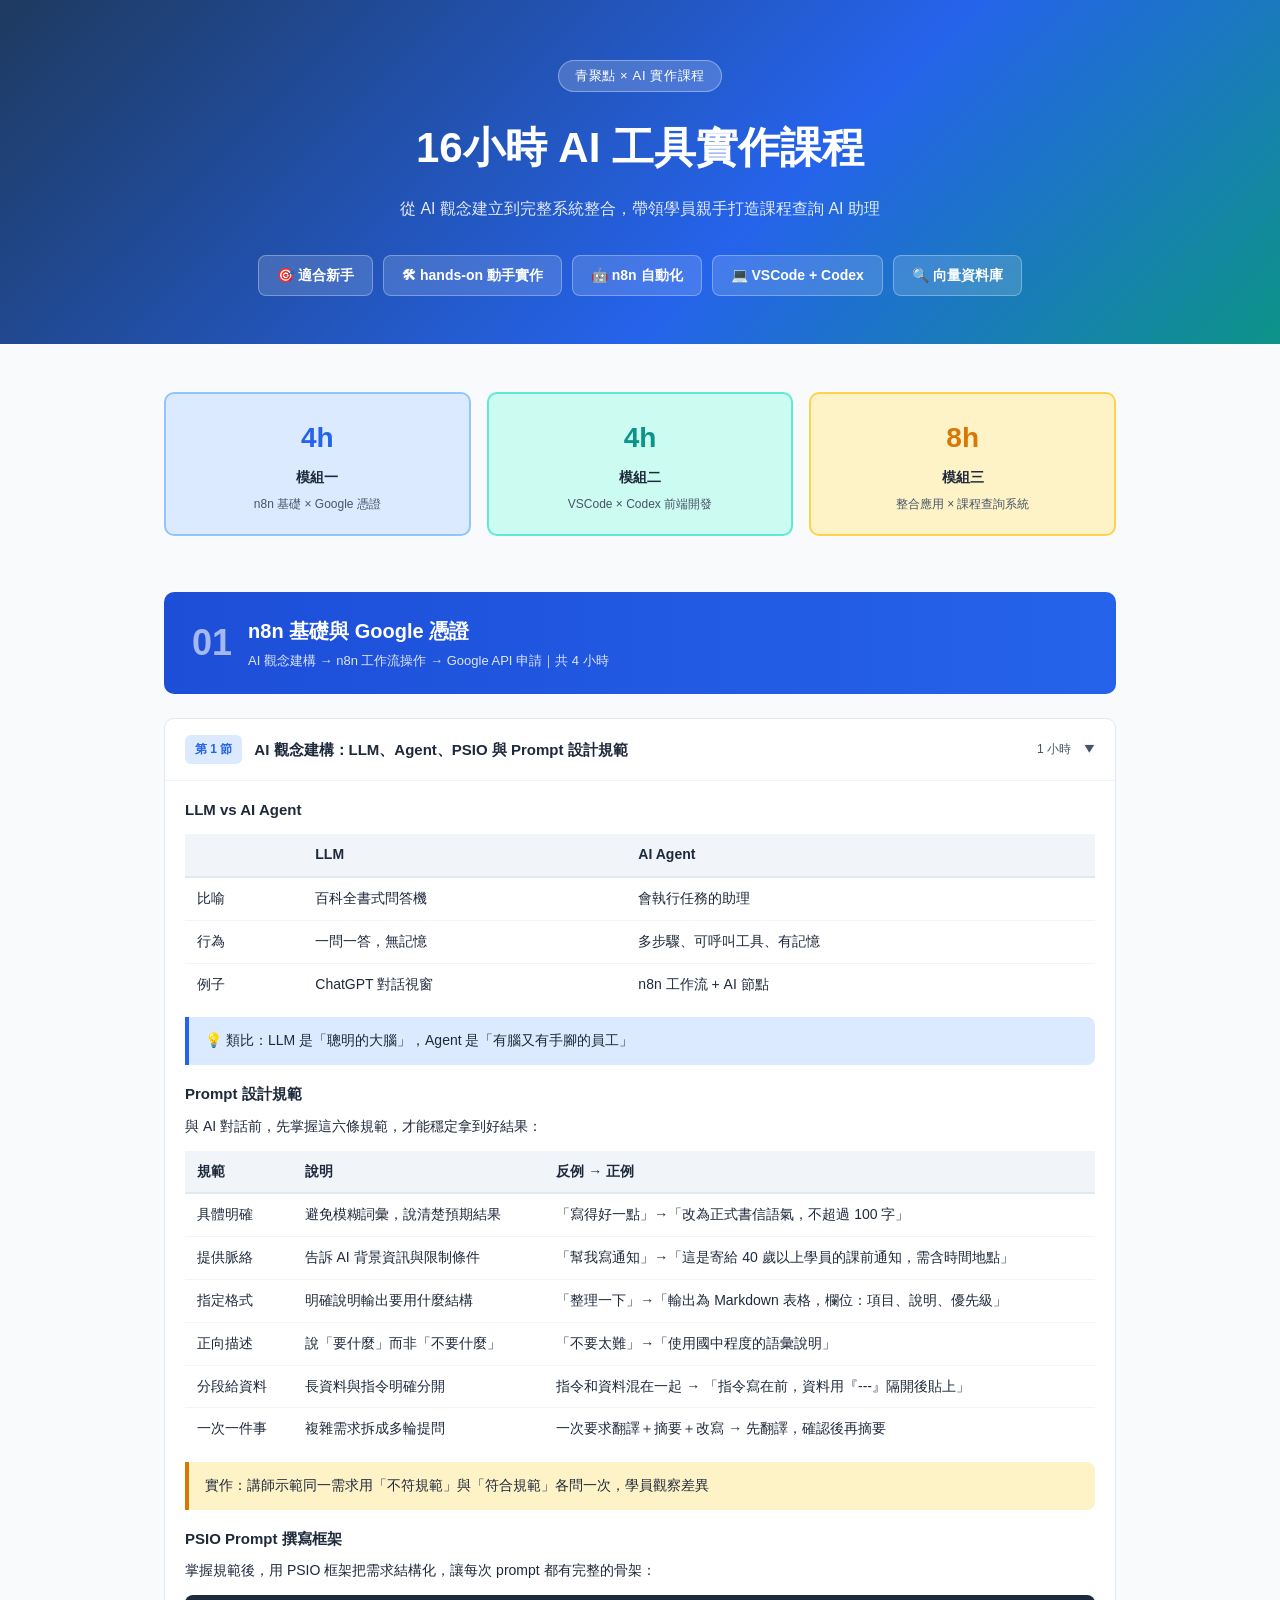
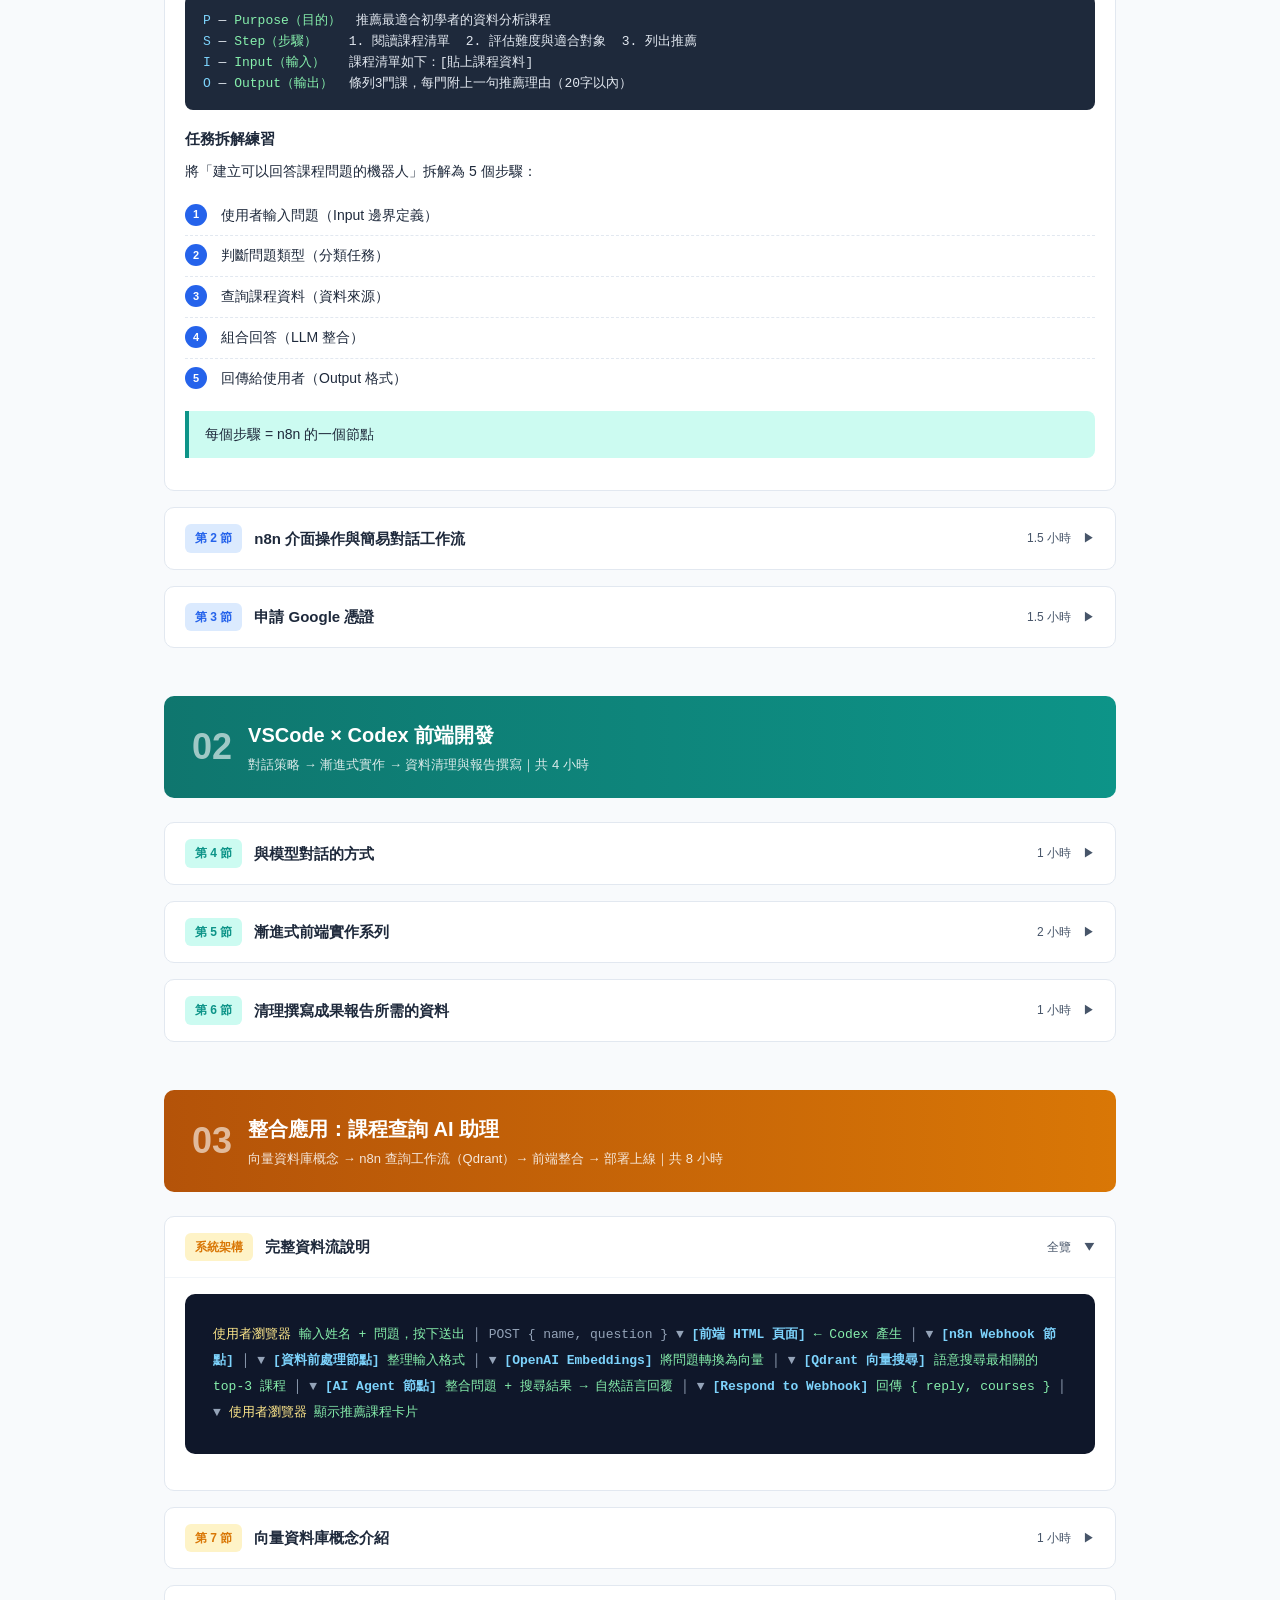
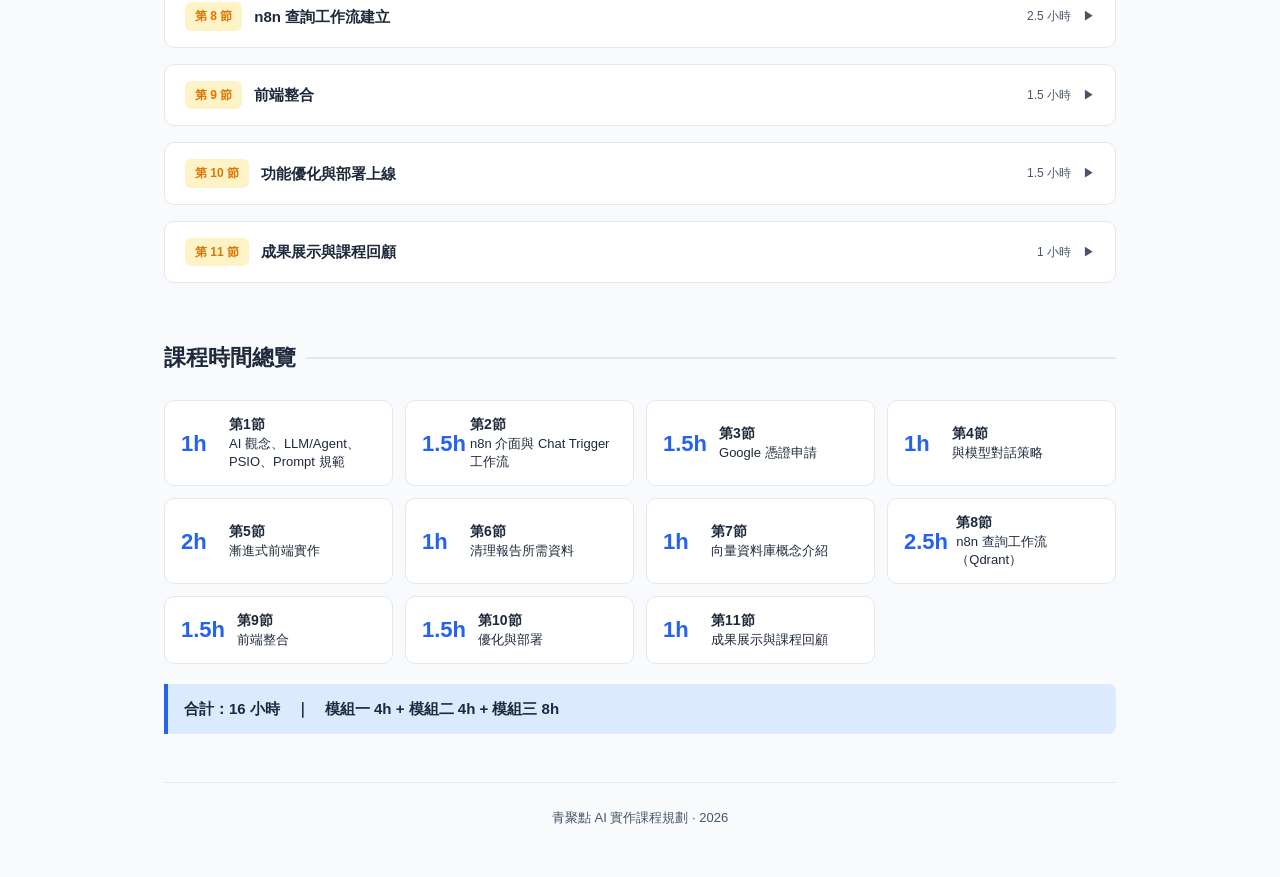
==== ai課程規劃.html @ fc0a4f3b "add 2 classes including cloudflare setting" ====
<!DOCTYPE html>
<html lang="zh-TW">
<head>
  <meta charset="UTF-8" />
  <meta name="viewport" content="width=device-width, initial-scale=1.0" />
  <title>16小時 AI 實作課程規劃</title>
  <style>
    :root {
      --blue:    #2563eb;
      --blue-lt: #dbeafe;
      --teal:    #0d9488;
      --teal-lt: #ccfbf1;
      --amber:   #d97706;
      --amber-lt:#fef3c7;
      --gray-50: #f8fafc;
      --gray-100:#f1f5f9;
      --gray-200:#e2e8f0;
      --gray-600:#475569;
      --gray-800:#1e293b;
      --radius:  10px;
    }

    * { box-sizing: border-box; margin: 0; padding: 0; }

    body {
      font-family: "Noto Sans TC", "PingFang TC", "Microsoft JhengHei", sans-serif;
      background: var(--gray-50);
      color: var(--gray-800);
      line-height: 1.7;
    }

    /* ── Hero ── */
    .hero {
      background: linear-gradient(135deg, #1e3a5f 0%, #2563eb 60%, #0d9488 100%);
      color: #fff;
      padding: 60px 24px 48px;
      text-align: center;
    }
    .hero .tag {
      display: inline-block;
      background: rgba(255,255,255,0.18);
      border: 1px solid rgba(255,255,255,0.35);
      border-radius: 99px;
      padding: 4px 16px;
      font-size: 13px;
      letter-spacing: .05em;
      margin-bottom: 20px;
    }
    .hero h1 { font-size: clamp(26px, 5vw, 42px); font-weight: 800; margin-bottom: 12px; }
    .hero p  { font-size: 16px; opacity: .88; max-width: 560px; margin: 0 auto 32px; }
    .hero .badges { display: flex; flex-wrap: wrap; justify-content: center; gap: 10px; }
    .hero .badge {
      background: rgba(255,255,255,0.15);
      border: 1px solid rgba(255,255,255,0.3);
      border-radius: 8px;
      padding: 8px 18px;
      font-size: 14px;
      font-weight: 600;
    }

    /* ── Layout ── */
    .container { max-width: 1000px; margin: 0 auto; padding: 48px 24px; }

    /* ── Section title ── */
    .section-title {
      font-size: 22px;
      font-weight: 700;
      margin-bottom: 24px;
      display: flex;
      align-items: center;
      gap: 10px;
    }
    .section-title::after {
      content: "";
      flex: 1;
      height: 2px;
      background: var(--gray-200);
      border-radius: 2px;
    }

    /* ── Timeline nav ── */
    .timeline-nav {
      display: grid;
      grid-template-columns: repeat(3, 1fr);
      gap: 16px;
      margin-bottom: 56px;
    }
    .tnav-card {
      border-radius: var(--radius);
      padding: 20px;
      text-align: center;
      border: 2px solid transparent;
      transition: transform .15s;
    }
    .tnav-card:hover { transform: translateY(-3px); }
    .tnav-card.mod1 { background: var(--blue-lt);  border-color: #93c5fd; }
    .tnav-card.mod2 { background: var(--teal-lt);  border-color: #5eead4; }
    .tnav-card.mod3 { background: var(--amber-lt); border-color: #fcd34d; }
    .tnav-card .num {
      font-size: 28px;
      font-weight: 800;
      display: block;
      margin-bottom: 4px;
    }
    .mod1 .num { color: var(--blue); }
    .mod2 .num { color: var(--teal); }
    .mod3 .num { color: var(--amber); }
    .tnav-card .label { font-size: 14px; font-weight: 600; margin-bottom: 4px; }
    .tnav-card .sub   { font-size: 12px; color: var(--gray-600); }

    /* ── Module header ── */
    .module-header {
      border-radius: var(--radius);
      padding: 22px 28px;
      margin-bottom: 24px;
      color: #fff;
      display: flex;
      align-items: center;
      gap: 16px;
    }
    .module-header.m1 { background: linear-gradient(90deg, #1d4ed8, #2563eb); }
    .module-header.m2 { background: linear-gradient(90deg, #0f766e, #0d9488); }
    .module-header.m3 { background: linear-gradient(90deg, #b45309, #d97706); }
    .module-header .mnum {
      font-size: 36px;
      font-weight: 800;
      opacity: .6;
      line-height: 1;
    }
    .module-header .minfo h2 { font-size: 20px; font-weight: 700; }
    .module-header .minfo p  { font-size: 13px; opacity: .85; margin-top: 2px; }

    /* ── Session card ── */
    .session-card {
      background: #fff;
      border: 1px solid var(--gray-200);
      border-radius: var(--radius);
      margin-bottom: 16px;
      overflow: hidden;
    }
    .session-card summary {
      list-style: none;
      padding: 16px 20px;
      cursor: pointer;
      display: flex;
      align-items: center;
      gap: 12px;
      user-select: none;
    }
    .session-card summary::-webkit-details-marker { display: none; }
    .session-card summary:hover { background: var(--gray-50); }
    .session-num {
      background: var(--gray-100);
      border-radius: 6px;
      padding: 4px 10px;
      font-size: 12px;
      font-weight: 700;
      color: var(--gray-600);
      white-space: nowrap;
    }
    .session-card.m1 .session-num { background: var(--blue-lt);  color: var(--blue); }
    .session-card.m2 .session-num { background: var(--teal-lt);  color: var(--teal); }
    .session-card.m3 .session-num { background: var(--amber-lt); color: var(--amber); }
    .session-title { font-weight: 600; font-size: 15px; flex: 1; }
    .session-dur {
      font-size: 12px;
      color: var(--gray-600);
      white-space: nowrap;
    }
    .chevron {
      font-size: 12px;
      color: var(--gray-600);
      transition: transform .2s;
    }
    details[open] .chevron { transform: rotate(90deg); }
    .session-body {
      padding: 0 20px 20px 20px;
      border-top: 1px solid var(--gray-100);
    }

    /* ── Content components ── */
    .tag-list { display: flex; flex-wrap: wrap; gap: 8px; margin: 14px 0 6px; }
    .tag-pill {
      background: var(--gray-100);
      border-radius: 99px;
      padding: 3px 12px;
      font-size: 13px;
      font-weight: 500;
    }

    table { width: 100%; border-collapse: collapse; font-size: 14px; margin: 12px 0; }
    th {
      background: var(--gray-100);
      padding: 9px 12px;
      text-align: left;
      font-weight: 600;
      border-bottom: 2px solid var(--gray-200);
    }
    td { padding: 9px 12px; border-bottom: 1px solid var(--gray-100); vertical-align: top; }
    tr:last-child td { border-bottom: none; }

    .code-block {
      background: #1e293b;
      color: #e2e8f0;
      border-radius: 8px;
      padding: 16px 18px;
      font-family: "JetBrains Mono", "Fira Code", monospace;
      font-size: 13px;
      line-height: 1.6;
      overflow-x: auto;
      margin: 12px 0;
      white-space: pre;
    }
    .code-block .cm  { color: #94a3b8; }
    .code-block .kw  { color: #7dd3fc; }
    .code-block .str { color: #86efac; }
    .code-block .var { color: #fde68a; }

    .info-box {
      border-left: 4px solid var(--blue);
      background: var(--blue-lt);
      border-radius: 0 8px 8px 0;
      padding: 12px 16px;
      font-size: 14px;
      margin: 12px 0;
    }
    .info-box.teal  { border-color: var(--teal);  background: var(--teal-lt); }
    .info-box.amber { border-color: var(--amber); background: var(--amber-lt); }

    .step-list { counter-reset: step; list-style: none; margin: 12px 0; }
    .step-list li {
      counter-increment: step;
      padding: 8px 0 8px 36px;
      position: relative;
      font-size: 14px;
      border-bottom: 1px dashed var(--gray-200);
    }
    .step-list li:last-child { border-bottom: none; }
    .step-list li::before {
      content: counter(step);
      position: absolute;
      left: 0;
      top: 8px;
      width: 22px;
      height: 22px;
      background: var(--blue);
      color: #fff;
      border-radius: 50%;
      font-size: 11px;
      font-weight: 700;
      display: flex;
      align-items: center;
      justify-content: center;
    }
    .step-list.teal li::before  { background: var(--teal); }
    .step-list.amber li::before { background: var(--amber); }

    ul.bullet { padding-left: 20px; font-size: 14px; }
    ul.bullet li { margin-bottom: 6px; }

    h3 { font-size: 15px; font-weight: 700; margin: 16px 0 8px; color: var(--gray-800); }
    h4 { font-size: 13px; font-weight: 700; margin: 12px 0 6px; color: var(--gray-600); text-transform: uppercase; letter-spacing: .05em; }

    /* ── Architecture diagram ── */
    .arch {
      background: #0f172a;
      color: #e2e8f0;
      border-radius: var(--radius);
      padding: 28px;
      font-family: monospace;
      font-size: 13px;
      line-height: 2;
      overflow-x: auto;
      margin: 16px 0;
    }
    .arch .node   { color: #7dd3fc; font-weight: 700; }
    .arch .arrow  { color: #94a3b8; }
    .arch .note   { color: #86efac; }
    .arch .label  { color: #fde68a; }

    /* ── Summary table ── */
    .summary-grid {
      display: grid;
      grid-template-columns: repeat(auto-fill, minmax(200px, 1fr));
      gap: 12px;
      margin-top: 16px;
    }
    .summary-item {
      background: #fff;
      border: 1px solid var(--gray-200);
      border-radius: var(--radius);
      padding: 14px 16px;
      display: flex;
      align-items: center;
      gap: 12px;
    }
    .summary-item .si-num {
      font-size: 22px;
      font-weight: 800;
      color: var(--blue);
      min-width: 36px;
    }
    .summary-item .si-text { font-size: 13px; line-height: 1.4; }
    .summary-item .si-text strong { display: block; font-size: 14px; }

    @media (max-width: 640px) {
      .timeline-nav { grid-template-columns: 1fr; }
      .module-header { flex-direction: column; align-items: flex-start; gap: 6px; }
    }
  </style>
</head>
<body>

<!-- ── Hero ── -->
<div class="hero">
  <span class="tag">青聚點 × AI 實作課程</span>
  <h1>16小時 AI 工具實作課程</h1>
  <p>從 AI 觀念建立到完整系統整合，帶領學員親手打造課程查詢 AI 助理</p>
  <div class="badges">
    <span class="badge">🎯 適合新手</span>
    <span class="badge">🛠 hands-on 動手實作</span>
    <span class="badge">🤖 n8n 自動化</span>
    <span class="badge">💻 VSCode + Codex</span>
    <span class="badge">🔍 向量資料庫</span>
  </div>
</div>

<div class="container">

  <!-- ── Overview ── -->
  <div class="timeline-nav">
    <div class="tnav-card mod1">
      <span class="num">4h</span>
      <div class="label">模組一</div>
      <div class="sub">n8n 基礎 × Google 憑證</div>
    </div>
    <div class="tnav-card mod2">
      <span class="num">4h</span>
      <div class="label">模組二</div>
      <div class="sub">VSCode × Codex 前端開發</div>
    </div>
    <div class="tnav-card mod3">
      <span class="num">8h</span>
      <div class="label">模組三</div>
      <div class="sub">整合應用 × 課程查詢系統</div>
    </div>
  </div>

  <!-- ════════════════════════════════════
       MODULE 1
  ════════════════════════════════════ -->
  <div class="module-header m1">
    <div class="mnum">01</div>
    <div class="minfo">
      <h2>n8n 基礎與 Google 憑證</h2>
      <p>AI 觀念建構 → n8n 工作流操作 → Google API 申請｜共 4 小時</p>
    </div>
  </div>

  <!-- 第1節 -->
  <details class="session-card m1" open>
    <summary>
      <span class="session-num">第 1 節</span>
      <span class="session-title">AI 觀念建構：LLM、Agent、PSIO 與 Prompt 設計規範</span>
      <span class="session-dur">1 小時</span>
      <span class="chevron">▶</span>
    </summary>
    <div class="session-body">

      <h3>LLM vs AI Agent</h3>
      <table>
        <tr><th></th><th>LLM</th><th>AI Agent</th></tr>
        <tr><td>比喻</td><td>百科全書式問答機</td><td>會執行任務的助理</td></tr>
        <tr><td>行為</td><td>一問一答，無記憶</td><td>多步驟、可呼叫工具、有記憶</td></tr>
        <tr><td>例子</td><td>ChatGPT 對話視窗</td><td>n8n 工作流 + AI 節點</td></tr>
      </table>
      <div class="info-box">💡 類比：LLM 是「聰明的大腦」，Agent 是「有腦又有手腳的員工」</div>

      <h3>Prompt 設計規範</h3>
      <p style="font-size:14px;margin-bottom:10px;">與 AI 對話前，先掌握這六條規範，才能穩定拿到好結果：</p>
      <table>
        <tr><th>規範</th><th>說明</th><th>反例 → 正例</th></tr>
        <tr>
          <td>具體明確</td>
          <td>避免模糊詞彙，說清楚預期結果</td>
          <td>「寫得好一點」→「改為正式書信語氣，不超過 100 字」</td>
        </tr>
        <tr>
          <td>提供脈絡</td>
          <td>告訴 AI 背景資訊與限制條件</td>
          <td>「幫我寫通知」→「這是寄給 40 歲以上學員的課前通知，需含時間地點」</td>
        </tr>
        <tr>
          <td>指定格式</td>
          <td>明確說明輸出要用什麼結構</td>
          <td>「整理一下」→「輸出為 Markdown 表格，欄位：項目、說明、優先級」</td>
        </tr>
        <tr>
          <td>正向描述</td>
          <td>說「要什麼」而非「不要什麼」</td>
          <td>「不要太難」→「使用國中程度的語彙說明」</td>
        </tr>
        <tr>
          <td>分段給資料</td>
          <td>長資料與指令明確分開</td>
          <td>指令和資料混在一起 → 「指令寫在前，資料用『---』隔開後貼上」</td>
        </tr>
        <tr>
          <td>一次一件事</td>
          <td>複雜需求拆成多輪提問</td>
          <td>一次要求翻譯＋摘要＋改寫 → 先翻譯，確認後再摘要</td>
        </tr>
      </table>
      <div class="info-box amber">實作：講師示範同一需求用「不符規範」與「符合規範」各問一次，學員觀察差異</div>

      <h3>PSIO Prompt 撰寫框架</h3>
      <p style="font-size:14px;margin-bottom:10px;">掌握規範後，用 PSIO 框架把需求結構化，讓每次 prompt 都有完整的骨架：</p>
      <div class="code-block"><span class="kw">P</span> — <span class="str">Purpose（目的）</span>  推薦最適合初學者的資料分析課程
<span class="kw">S</span> — <span class="str">Step（步驟）</span>    1. 閱讀課程清單  2. 評估難度與適合對象  3. 列出推薦
<span class="kw">I</span> — <span class="str">Input（輸入）</span>   課程清單如下：[貼上課程資料]
<span class="kw">O</span> — <span class="str">Output（輸出）</span>  條列3門課，每門附上一句推薦理由（20字以內）</div>

      <h3>任務拆解練習</h3>
      <p style="font-size:14px;margin-bottom:8px;">將「建立可以回答課程問題的機器人」拆解為 5 個步驟：</p>
      <ol class="step-list">
        <li>使用者輸入問題（Input 邊界定義）</li>
        <li>判斷問題類型（分類任務）</li>
        <li>查詢課程資料（資料來源）</li>
        <li>組合回答（LLM 整合）</li>
        <li>回傳給使用者（Output 格式）</li>
      </ol>
      <div class="info-box teal">每個步驟 = n8n 的一個節點</div>
    </div>
  </details>

  <!-- 第2節 -->
  <details class="session-card m1">
    <summary>
      <span class="session-num">第 2 節</span>
      <span class="session-title">n8n 介面操作與簡易對話工作流</span>
      <span class="session-dur">1.5 小時</span>
      <span class="chevron">▶</span>
    </summary>
    <div class="session-body">
      <h3>環境設定</h3>
      <ul class="bullet">
        <li>使用 <strong>n8n Cloud</strong>（免安裝，新手友善）</li>
        <li>介面說明：畫布、節點庫、執行記錄面板</li>
      </ul>

      <h3>核心節點介紹</h3>
      <table>
        <tr><th>節點</th><th>用途</th><th>類比</th></tr>
        <tr><td>Chat Trigger</td><td>啟動對話，提供內建聊天介面</td><td>接待人員開啟對話窗口</td></tr>
        <tr><td>Set</td><td>整理 / 轉換資料</td><td>填寫表單格式</td></tr>
        <tr><td>IF</td><td>條件判斷</td><td>主管決策</td></tr>
        <tr><td>AI Agent</td><td>呼叫 LLM，可搭配工具與記憶</td><td>交給 AI 員工處理</td></tr>
        <tr><td>Webhook</td><td>接收外部 HTTP 請求</td><td>公司對外收件信箱</td></tr>
      </table>

      <h3>實作：簡易對話工作流</h3>
      <div class="code-block"><span class="node">[Chat Trigger]</span> <span class="arrow">──</span> 內建聊天介面，直接在 n8n 測試
    <span class="arrow">↓</span>
<span class="node">[AI Agent]</span> <span class="arrow">──</span> 設定 system prompt（用 PSIO 框架撰寫）
    <span class="arrow">↓</span>
<span class="cm">（Chat Trigger 自動處理回傳，不需另加節點）</span></div>
      <div class="info-box amber">優點：不需 Postman，直接在 n8n 畫布右側開啟聊天視窗測試</div>
    </div>
  </details>

  <!-- 第3節 -->
  <details class="session-card m1">
    <summary>
      <span class="session-num">第 3 節</span>
      <span class="session-title">申請 Google 憑證</span>
      <span class="session-dur">1.5 小時</span>
      <span class="chevron">▶</span>
    </summary>
    <div class="session-body">
      <h3>逐步操作流程</h3>
      <ol class="step-list teal">
        <li>進入 Google Cloud Console → 建立新專案「AI課程專案」</li>
        <li>啟用 API：Gmail API、Google Sheets API、Google Drive API</li>
        <li>建立 OAuth 2.0 憑證：應用程式類型選「網頁應用程式」，填入 n8n callback URL</li>
        <li>在 n8n Credentials 貼上 Client ID 與 Client Secret → 授權</li>
      </ol>

      <h3>常見地雷</h3>
      <ul class="bullet">
        <li><strong>測試帳號限制：</strong>OAuth 同意畫面須加入測試使用者才能授權</li>
        <li><strong>範圍不足：</strong>回 API 頁面確認已啟用正確服務</li>
        <li><strong>憑證過期：</strong>了解 token 自動更新機制</li>
      </ul>
    </div>
  </details>


  <!-- ════════════════════════════════════
       MODULE 2
  ════════════════════════════════════ -->
  <div class="module-header m2" style="margin-top:48px;">
    <div class="mnum">02</div>
    <div class="minfo">
      <h2>VSCode × Codex 前端開發</h2>
      <p>對話策略 → 漸進式實作 → 資料清理與報告撰寫｜共 4 小時</p>
    </div>
  </div>

  <!-- 第4節 -->
  <details class="session-card m2">
    <summary>
      <span class="session-num">第 4 節</span>
      <span class="session-title">與模型對話的方式</span>
      <span class="session-dur">1 小時</span>
      <span class="chevron">▶</span>
    </summary>
    <div class="session-body">
      <h3>對話心態建立</h3>
      <ul class="bullet">
        <li>AI 是「可以討論的協作者」，不是搜尋引擎</li>
        <li>不用第一次就說完整，可以漸進補充</li>
        <li>錯了繼續說「修改剛才的…」，不需重新開始</li>
      </ul>

      <h3>三層次對話策略</h3>
      <div class="code-block"><span class="cm">── 層次1：直接描述 ──</span>
<span class="str">「幫我寫一個有姓名和信箱欄位的 HTML 表單」</span>

<span class="cm">── 層次2：加上限制條件 ──</span>
<span class="str">「幫我寫一個 HTML 表單，有姓名和信箱欄位，
 用藍色主題，送出按鈕在右下角」</span>

<span class="cm">── 層次3：PSIO 完整 Prompt ──</span>
<span class="str">「目的：建立一個課程查詢頁面。
 步驟：先規劃 HTML 結構，再加入 CSS 樣式。
 輸入：姓名輸入框、多行問題輸入框、送出按鈕。
 輸出：完整可執行的單一 HTML 檔案，風格簡潔專業。」</span></div>
      <div class="info-box teal">實作：學員用三種層次各寫一個 prompt，比較產出品質差異</div>
    </div>
  </details>

  <!-- 第5節 -->
  <details class="session-card m2">
    <summary>
      <span class="session-num">第 5 節</span>
      <span class="session-title">漸進式前端實作系列</span>
      <span class="session-dur">2 小時</span>
      <span class="chevron">▶</span>
    </summary>
    <div class="session-body">
      <p style="font-size:14px;margin-bottom:16px;">每個範例在前一個基礎上累加，聚焦在前端本身的能力，不串接後端。</p>
      <table>
        <tr><th>#</th><th>範例</th><th>目標</th><th>學習點</th><th>時間</th></tr>
        <tr>
          <td>1</td>
          <td>靜態查詢頁面</td>
          <td>姓名輸入 + 問題輸入 + 送出按鈕</td>
          <td>看懂 HTML 結構，用 AI 調整樣式</td>
          <td>20 分</td>
        </tr>
        <tr>
          <td>2</td>
          <td>表單驗證</td>
          <td>空白提示、格式錯誤變紅框</td>
          <td>「在剛才的基礎上加上…」追加功能</td>
          <td>20 分</td>
        </tr>
        <tr>
          <td>3</td>
          <td>互動效果</td>
          <td>課程類別下拉選單、勾選框篩選</td>
          <td>用 AI 加入互動元素，不改既有結構</td>
          <td>25 分</td>
        </tr>
        <tr>
          <td>4</td>
          <td>假資料展示</td>
          <td>用 JS 陣列模擬課程清單，按類別顯示卡片</td>
          <td>資料與畫面分離的概念，為後續串接做準備</td>
          <td>25 分</td>
        </tr>
        <tr>
          <td>5</td>
          <td>UI 優化</td>
          <td>RWD 手機版、卡片懸停效果、送出動畫</td>
          <td>用 AI 做 UX 改善，一次描述多個需求</td>
          <td>30 分</td>
        </tr>
      </table>
    </div>
  </details>

  <!-- 第6節 -->
  <details class="session-card m2">
    <summary>
      <span class="session-num">第 6 節</span>
      <span class="session-title">清理撰寫成果報告所需的資料</span>
      <span class="session-dur">1 小時</span>
      <span class="chevron">▶</span>
    </summary>
    <div class="session-body">
      <h3>為什麼需要資料清理？</h3>
      <p style="font-size:14px;margin-bottom:8px;">課程結束後通常會留下雜亂的原始資料：學員問答記錄、操作截圖說明、Google Sheets 的填答結果。這些資料需要先整理，AI 才能幫你產出有品質的報告。</p>

      <h3>第一步：整理原始資料（25 分鐘）</h3>
      <div class="code-block"><span class="cm">Prompt 範例：資料清洗</span>
<span class="str">「以下是學員問答記錄，格式不一致。
 請幫我：1. 移除重複的問題  2. 統一問題的句型為疑問句
 3. 將問題依主題分類（操作類、觀念類、其他）
 4. 輸出為表格格式（欄位：類別、問題、出現次數）」</span></div>
      <h4>常見原始資料類型與清理重點</h4>
      <table>
        <tr><th>資料類型</th><th>常見問題</th><th>清理方向</th></tr>
        <tr><td>問答記錄</td><td>重複、格式混亂、口語化</td><td>去重、分類、標準化語句</td></tr>
        <tr><td>操作截圖說明</td><td>說明文字零散、缺少脈絡</td><td>統一格式：步驟編號＋說明</td></tr>
        <tr><td>學員填答結果</td><td>空白欄位、中英混用</td><td>補全、統一語言、去除無效填答</td></tr>
      </table>

      <h3>第二步：萃取報告關鍵資訊（20 分鐘）</h3>
      <div class="code-block"><span class="cm">Prompt 範例：資訊萃取</span>
<span class="str">「根據以下清理後的問答記錄，幫我找出：
 1. 學員最常問的前3個問題
 2. 最多人卡關的操作步驟
 3. 對課程最正面的回饋關鍵詞（列出前5個）
 輸出格式：每項用標題 + 2句說明」</span></div>

      <h3>第三步：確認資料完整性（15 分鐘）</h3>
      <ul class="bullet">
        <li>確認每個報告章節都有對應的素材（數字、範例、截圖清單）</li>
        <li>缺少的部分用 AI 標記：「以下哪些欄位資料不足，需要補充？」</li>
        <li>完成後：資料夾整理好，準備下一階段撰寫報告</li>
      </ul>
      <div class="info-box teal">實作：學員用提供的範本原始資料，產出一份可直接用於報告的結構化素材包</div>
    </div>
  </details>


  <!-- ════════════════════════════════════
       MODULE 3
  ════════════════════════════════════ -->
  <div class="module-header m3" style="margin-top:48px;">
    <div class="mnum">03</div>
    <div class="minfo">
      <h2>整合應用：課程查詢 AI 助理</h2>
      <p>向量資料庫概念 → n8n 查詢工作流（Qdrant）→ 前端整合 → 部署上線｜共 8 小時</p>
    </div>
  </div>

  <!-- 系統架構 -->
  <details class="session-card m3" open>
    <summary>
      <span class="session-num">系統架構</span>
      <span class="session-title">完整資料流說明</span>
      <span class="session-dur">全覽</span>
      <span class="chevron">▶</span>
    </summary>
    <div class="session-body">
      <div class="arch">
<span class="label">使用者瀏覽器</span>
  <span class="note">輸入姓名 + 問題，按下送出</span>
         <span class="arrow">│  POST { name, question }</span>
         <span class="arrow">▼</span>
<span class="node">[前端 HTML 頁面]</span>  <span class="note">← Codex 產生</span>
         <span class="arrow">│</span>
         <span class="arrow">▼</span>
<span class="node">[n8n Webhook 節點]</span>
         <span class="arrow">│</span>
         <span class="arrow">▼</span>
<span class="node">[資料前處理節點]</span>  <span class="note">整理輸入格式</span>
         <span class="arrow">│</span>
         <span class="arrow">▼</span>
<span class="node">[OpenAI Embeddings]</span>  <span class="note">將問題轉換為向量</span>
         <span class="arrow">│</span>
         <span class="arrow">▼</span>
<span class="node">[Qdrant 向量搜尋]</span>  <span class="note">語意搜尋最相關的 top-3 課程</span>
         <span class="arrow">│</span>
         <span class="arrow">▼</span>
<span class="node">[AI Agent 節點]</span>  <span class="note">整合問題 + 搜尋結果 → 自然語言回覆</span>
         <span class="arrow">│</span>
         <span class="arrow">▼</span>
<span class="node">[Respond to Webhook]</span>  <span class="note">回傳 { reply, courses }</span>
         <span class="arrow">│</span>
         <span class="arrow">▼</span>
<span class="label">使用者瀏覽器</span>  <span class="note">顯示推薦課程卡片</span></div>
    </div>
  </details>

  <!-- 第7節 -->
  <details class="session-card m3">
    <summary>
      <span class="session-num">第 7 節</span>
      <span class="session-title">向量資料庫概念介紹</span>
      <span class="session-dur">1 小時</span>
      <span class="chevron">▶</span>
    </summary>
    <div class="session-body">
      <h3>關鍵字 vs 語意搜尋</h3>
      <table>
        <tr><th>搜尋方式</th><th>行為</th><th>結果範例</th></tr>
        <tr><td>關鍵字搜尋</td><td>找完全一樣的字</td><td>搜尋「Python課程」只找到標題含 Python 的</td></tr>
        <tr><td>語意搜尋（向量）</td><td>找意思最接近的</td><td>搜尋「適合初學者的程式課」→ 找到 Python、Scratch、視覺化工具等</td></tr>
      </table>

      <h3>Embedding 是什麼？</h3>
      <div class="info-box">💡 類比：把每一段文字轉換成一串數字（座標），意思相近的文字在「空間中」距離很近。搜尋時就是找距離最近的幾個座標。</div>
      <div class="code-block"><span class="cm">文字 → Embedding 模型 → 向量（數字陣列）</span>
<span class="str">「Python 入門課」  →  [0.12, -0.45, 0.87, ...]</span>
<span class="str">「初學者程式課程」  →  [0.11, -0.43, 0.85, ...]</span>  <span class="cm">← 距離很近</span>
<span class="str">「咖啡豆烘焙技術」  →  [0.72,  0.31, -0.20, ...]</span>  <span class="cm">← 距離很遠</span></div>

      <h3>常見向量資料庫比較</h3>
      <table>
        <tr><th>工具</th><th>特色</th><th>適合場景</th></tr>
        <tr><td>Qdrant</td><td>開源、效能高、n8n 原生支援</td><td>本課程使用，適合實作練習</td></tr>
        <tr><td>Pinecone</td><td>全托管雲端服務，免建置</td><td>快速上線的商業應用</td></tr>
        <tr><td>Supabase pgvector</td><td>整合在 PostgreSQL 中</td><td>已有 Supabase 資料庫的專案</td></tr>
        <tr><td>Chroma</td><td>輕量、本機執行</td><td>本地開發、原型測試</td></tr>
      </table>

      <h3>整合到課程系統的角色</h3>
      <div class="code-block"><span class="cm">課程資料 → Embedding → 存入 Qdrant</span>
<span class="cm">（一次性建立知識庫）</span>

<span class="cm">使用者問題 → Embedding → 在 Qdrant 搜尋最相近的課程</span>
<span class="cm">（每次查詢時執行）</span></div>
    </div>
  </details>

  <!-- 第8節 -->
  <details class="session-card m3">
    <summary>
      <span class="session-num">第 8 節</span>
      <span class="session-title">n8n 查詢工作流建立</span>
      <span class="session-dur">2.5 小時</span>
      <span class="chevron">▶</span>
    </summary>
    <div class="session-body">

      <h3>第一步：建立 Qdrant 知識庫（30 分鐘）<span style="font-size:12px;font-weight:400;color:#d97706;background:#fef3c7;border:1px solid #fcd34d;border-radius:4px;padding:2px 8px;margin-left:8px;">Optional</span></h3>
      <ol class="step-list amber">
        <li>註冊 Qdrant Cloud 免費帳號，建立新 Cluster</li>
        <li>取得 API Key 與 Cluster URL，填入 n8n Credentials</li>
        <li>在 n8n 建立「資料匯入流程」：手動觸發 → 讀取課程 JSON → OpenAI Embeddings → Qdrant 插入節點</li>
        <li>執行一次，確認課程資料已存入 Qdrant Collection</li>
      </ol>
      <div class="info-box amber">課程資料（約 20 筆）由講師預先準備，學員直接匯入即可，聚焦在流程理解</div>

      <h3>第二步：主查詢工作流節點配置（1 小時）</h3>
      <table>
        <tr><th>節點</th><th>設定重點</th></tr>
        <tr><td>① Webhook</td><td>接收 { name, question }</td></tr>
        <tr><td>② Set</td><td>整理 userName、userQuestion 變數</td></tr>
        <tr><td>③ OpenAI Embeddings</td><td>將 userQuestion 轉換成向量</td></tr>
        <tr><td>④ Qdrant 向量搜尋</td><td>語意搜尋，回傳相似度最高 3 筆課程</td></tr>
        <tr><td>⑤ Set（組合 context）</td><td>將 3 筆課程內容組合成 context 文字</td></tr>
        <tr><td>⑥ OpenAI Chat Model</td><td>PSIO system prompt + context 注入</td></tr>
        <tr><td>⑦ Respond to Webhook</td><td>回傳 { reply, courses }</td></tr>
      </table>

      <h3>System Prompt 設計（PSIO）</h3>
      <div class="code-block"><span class="kw">P</span> — Purpose  回答使用者的課程查詢，給出準確的推薦
<span class="kw">S</span> — Step     1. 閱讀提供的課程資料  2. 對應使用者問題  3. 選出最相關課程
<span class="kw">I</span> — Input    使用者：{userName}，問題：{userQuestion}
             課程資料（來自 Qdrant 語意搜尋）：{context}
<span class="kw">O</span> — Output   推薦 1-3 門課程，每門包含名稱和推薦說明（50字以內）</div>

      <h3>第三步：錯誤處理補強（1 小時）</h3>
      <ul class="bullet">
        <li>找不到相關課程時的 fallback 回覆（IF 節點判斷搜尋結果是否為空）</li>
        <li>使用者輸入為空時的早期攔截（在 Webhook 後加 IF 節點）</li>
        <li>n8n 執行記錄查看：如何從錯誤訊息找到哪個節點出問題</li>
        <li>實測：故意輸入奇怪的問題，觀察系統回應</li>
      </ul>
    </div>
  </details>

  <!-- 第9節 -->
  <details class="session-card m3">
    <summary>
      <span class="session-num">第 9 節</span>
      <span class="session-title">前端整合</span>
      <span class="session-dur">1.5 小時</span>
      <span class="chevron">▶</span>
    </summary>
    <div class="session-body">
      <h3>分段 Prompt 策略</h3>
      <div class="code-block"><span class="cm">Prompt 1：基本結構</span>
<span class="str">「建立課程查詢頁面：標題、姓名欄位、問題輸入框（多行）、送出按鈕」</span>

<span class="cm">Prompt 2：串接後端</span>
<span class="str">「加入送出功能：POST 資料到 [n8n URL]，顯示 loading，成功後顯示 reply 欄位」</span>

<span class="cm">Prompt 3：結果展示</span>
<span class="str">「回傳的 JSON 包含 reply（文字）和 courses（陣列），
 reply 顯示在上方，courses 以卡片方式列在下方」</span>

<span class="cm">Prompt 4：視覺優化</span>
<span class="str">「整體風格參考教育機構網站，主色藍色，卡片有陰影，RWD 支援手機」</span></div>

      <h3>前後端串接測試</h3>
      <ul class="bullet">
        <li>用 n8n 執行記錄確認資料流正確</li>
        <li>測試邊界：問非課程相關問題、問題超長</li>
        <li>用 Codex 修正實際遇到的 CORS 等問題</li>
      </ul>
    </div>
  </details>

  <!-- 第10節 -->
  <details class="session-card m3">
    <summary>
      <span class="session-num">第 10 節</span>
      <span class="session-title">功能優化與部署上線</span>
      <span class="session-dur">1.5 小時</span>
      <span class="chevron">▶</span>
    </summary>
    <div class="session-body">
      <h3>進階功能選項</h3>
      <table>
        <tr><th>功能</th><th>實作方式</th></tr>
        <tr><td>對話記憶</td><td>n8n 加入 Memory 節點，記住同一使用者上下文</td></tr>
        <tr><td>回覆評分</td><td>頁面加上 👍👎，記錄到 Google Sheets</td></tr>
        <tr><td>查詢記錄</td><td>每次問答同步寫入 Google Sheets</td></tr>
      </table>

      <h3>GitHub Pages 免費部署</h3>
      <ol class="step-list amber">
        <li>建立 GitHub 帳號</li>
        <li>上傳 HTML 檔案到新 repository</li>
        <li>Settings → Pages → 選擇 main branch 啟用</li>
        <li>取得公開網址，在真實環境測試完整流程</li>
      </ol>
    </div>
  </details>

  <!-- 第11節 -->
  <details class="session-card m3">
    <summary>
      <span class="session-num">第 11 節</span>
      <span class="session-title">成果展示與課程回顧</span>
      <span class="session-dur">1 小時</span>
      <span class="chevron">▶</span>
    </summary>
    <div class="session-body">
      <h3>成果展示（30 分鐘）</h3>
      <p style="font-size:14px;margin-bottom:10px;">每位學員輪流展示，其他人可以實際使用查詢系統並提問。</p>
      <ul class="bullet">
        <li>開啟 GitHub Pages 網址，現場示範查詢流程</li>
        <li>展示 n8n 工作流畫布（截圖或直接開啟）</li>
        <li>分享一個「最有用的 prompt 技巧」或「踩過的最大坑」</li>
      </ul>

      <h3>課程回顧（15 分鐘）</h3>
      <table>
        <tr><th>學到什麼</th><th>可以做什麼</th></tr>
        <tr><td>PSIO 框架</td><td>寫出有結構的 prompt，減少 AI 回錯</td></tr>
        <tr><td>n8n 工作流</td><td>不寫程式也能串接多個服務</td></tr>
        <tr><td>向量搜尋</td><td>讓系統理解「意思」而不只是關鍵字</td></tr>
        <tr><td>Codex 前端</td><td>用 AI 產生並修改網頁，快速驗證想法</td></tr>
      </table>

      <h3>延伸應用方向（15 分鐘）</h3>
      <div class="tag-list">
        <span class="tag-pill">產品目錄查詢</span>
        <span class="tag-pill">公司 FAQ 機器人</span>
        <span class="tag-pill">LINE Bot 前端介面</span>
        <span class="tag-pill">問卷自動整理</span>
        <span class="tag-pill">客戶詢價 → 報價單</span>
        <span class="tag-pill">內部知識庫查詢</span>
      </div>
      <div class="info-box teal" style="margin-top:14px;">課後資源：n8n 官方範本庫、Qdrant 文件、OpenAI Cookbook — 三個最值得書籤的學習來源</div>
    </div>
  </details>


  <!-- ── 時間總覽 ── -->
  <div style="margin-top:56px;">
    <div class="section-title">課程時間總覽</div>
    <div class="summary-grid">
      <div class="summary-item"><div class="si-num">1h</div><div class="si-text"><strong>第1節</strong>AI 觀念、LLM/Agent、PSIO、Prompt 規範</div></div>
      <div class="summary-item"><div class="si-num">1.5h</div><div class="si-text"><strong>第2節</strong>n8n 介面與 Chat Trigger 工作流</div></div>
      <div class="summary-item"><div class="si-num">1.5h</div><div class="si-text"><strong>第3節</strong>Google 憑證申請</div></div>
      <div class="summary-item"><div class="si-num">1h</div><div class="si-text"><strong>第4節</strong>與模型對話策略</div></div>
      <div class="summary-item"><div class="si-num">2h</div><div class="si-text"><strong>第5節</strong>漸進式前端實作</div></div>
      <div class="summary-item"><div class="si-num">1h</div><div class="si-text"><strong>第6節</strong>清理報告所需資料</div></div>
      <div class="summary-item"><div class="si-num">1h</div><div class="si-text"><strong>第7節</strong>向量資料庫概念介紹</div></div>
      <div class="summary-item"><div class="si-num">2.5h</div><div class="si-text"><strong>第8節</strong>n8n 查詢工作流（Qdrant）</div></div>
      <div class="summary-item"><div class="si-num">1.5h</div><div class="si-text"><strong>第9節</strong>前端整合</div></div>
      <div class="summary-item"><div class="si-num">1.5h</div><div class="si-text"><strong>第10節</strong>優化與部署</div></div>
      <div class="summary-item"><div class="si-num">1h</div><div class="si-text"><strong>第11節</strong>成果展示與課程回顧</div></div>
    </div>
    <div class="info-box" style="margin-top:20px;font-size:15px;font-weight:600;">
      合計：16 小時　｜　模組一 4h + 模組二 4h + 模組三 8h
    </div>
  </div>

  <div style="text-align:center;color:var(--gray-600);font-size:13px;margin-top:48px;padding-top:24px;border-top:1px solid var(--gray-200);">
    青聚點 AI 實作課程規劃 · 2026
  </div>

</div><!-- /container -->
</body>
</html>
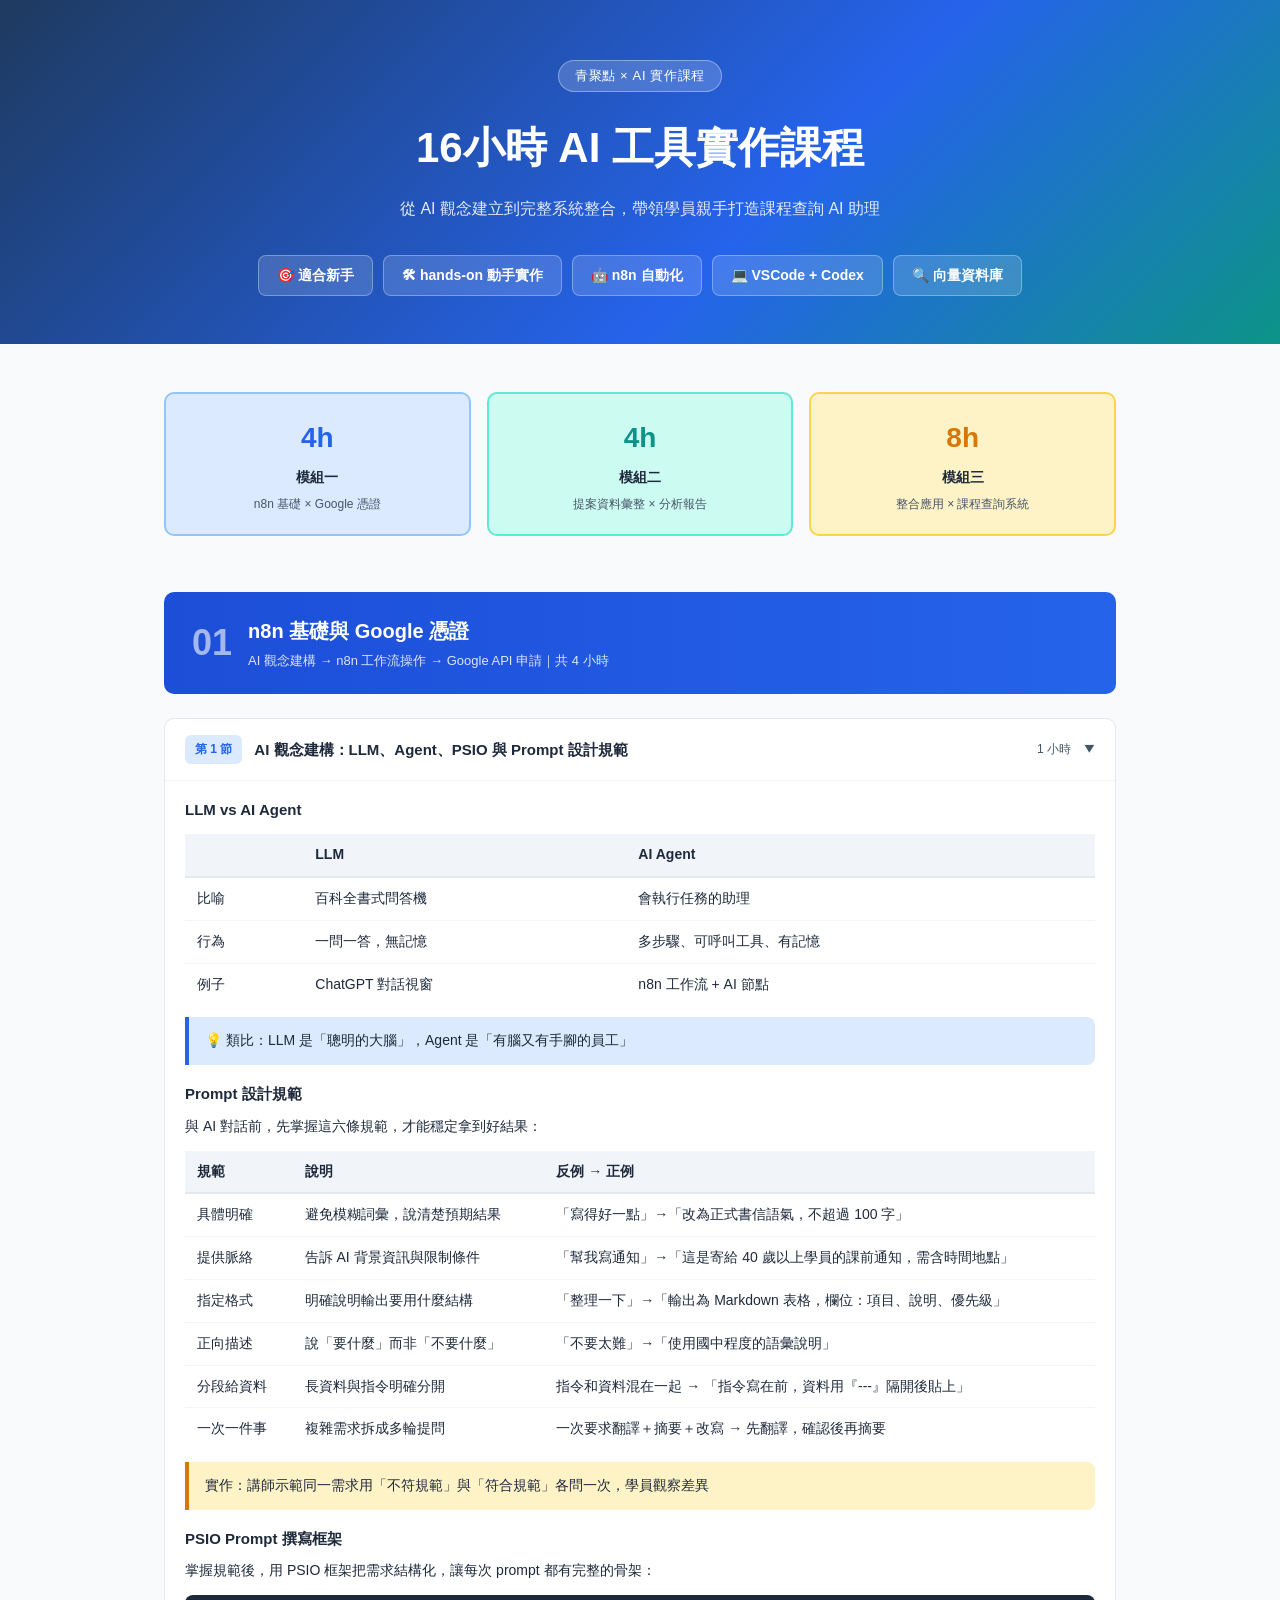
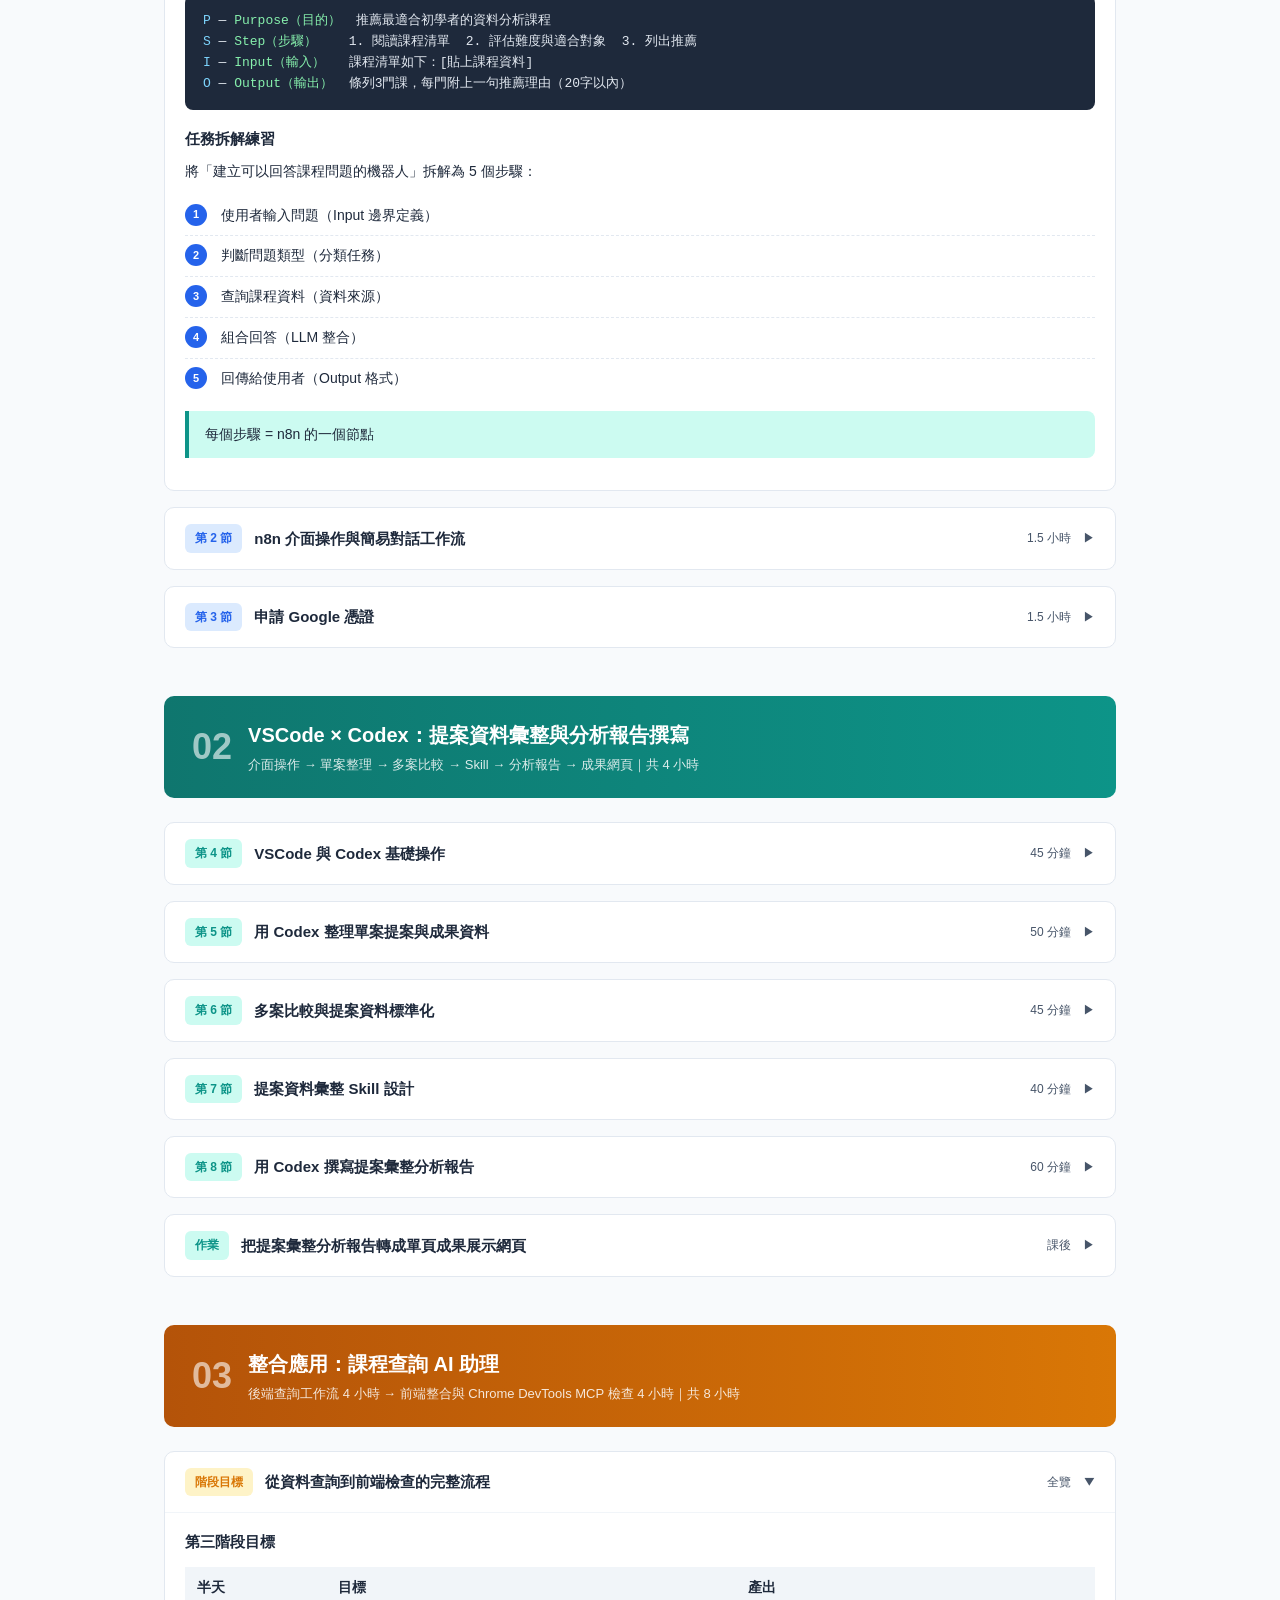
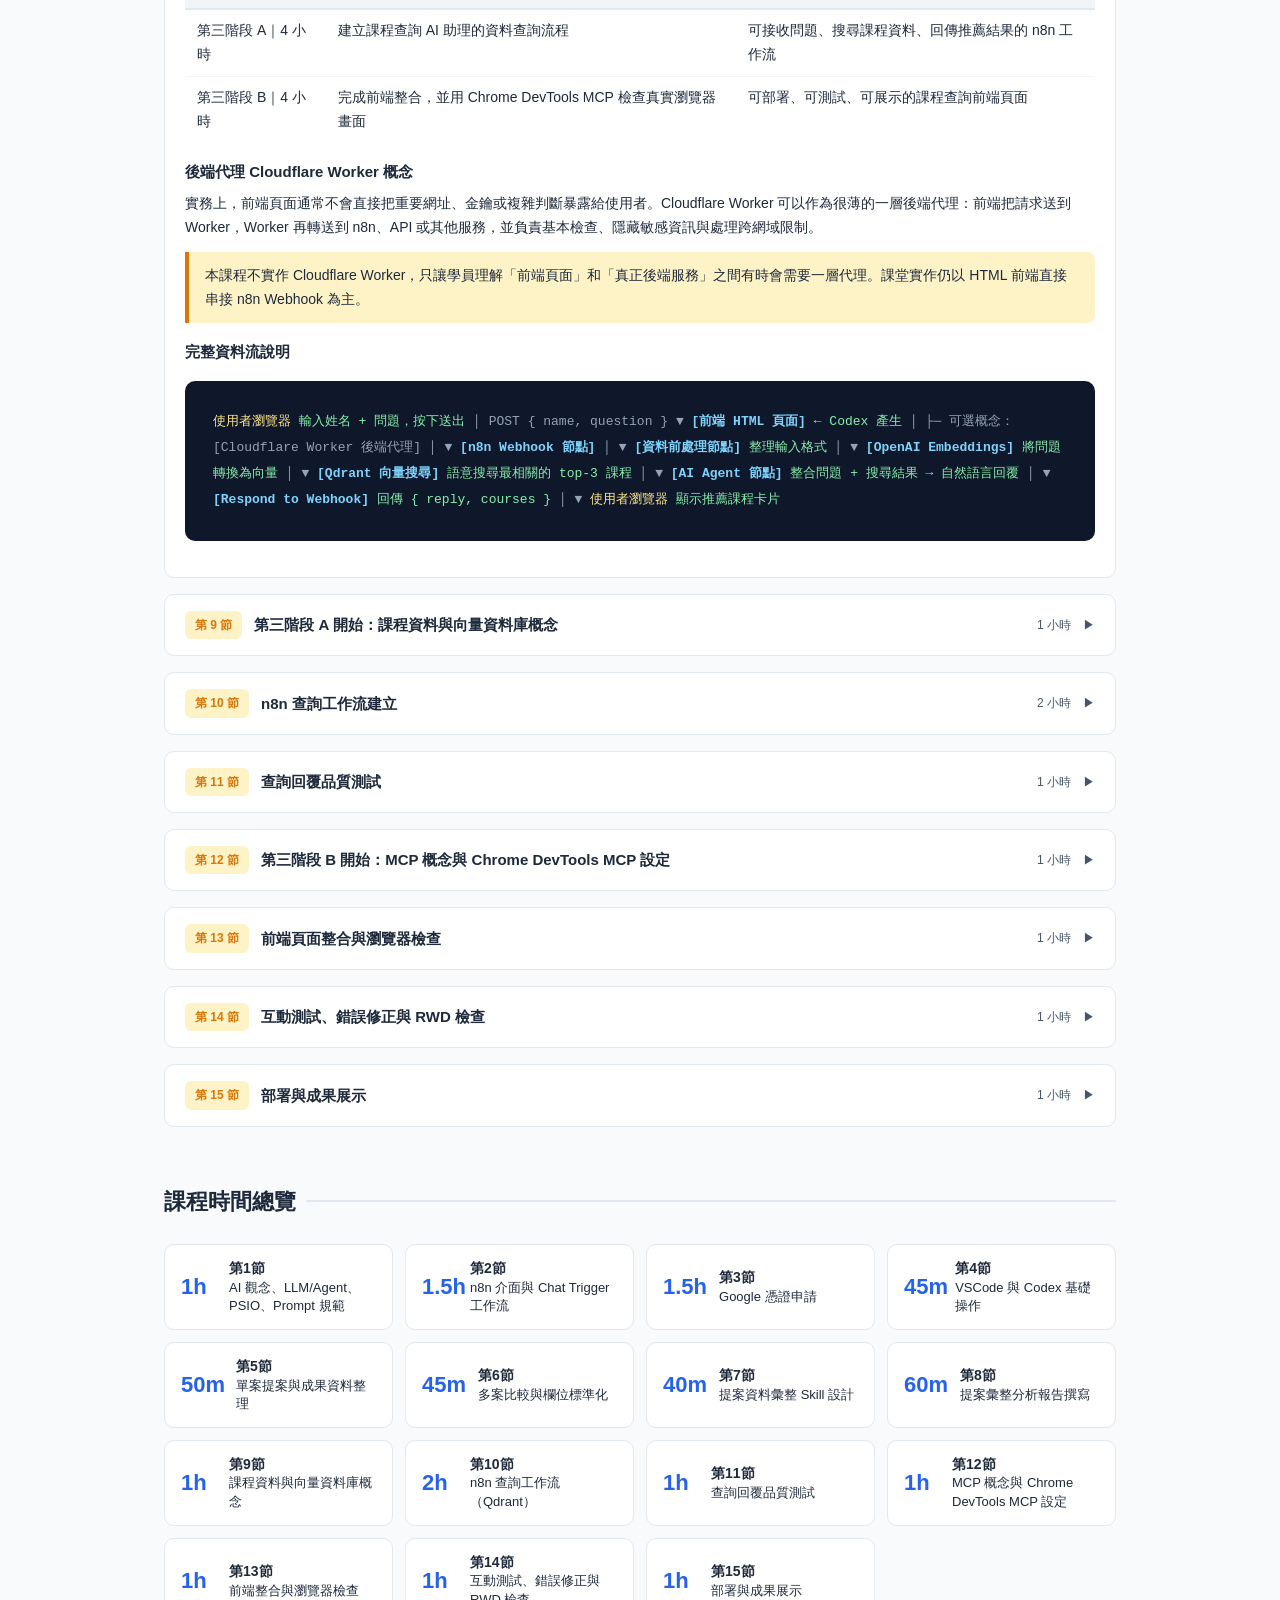
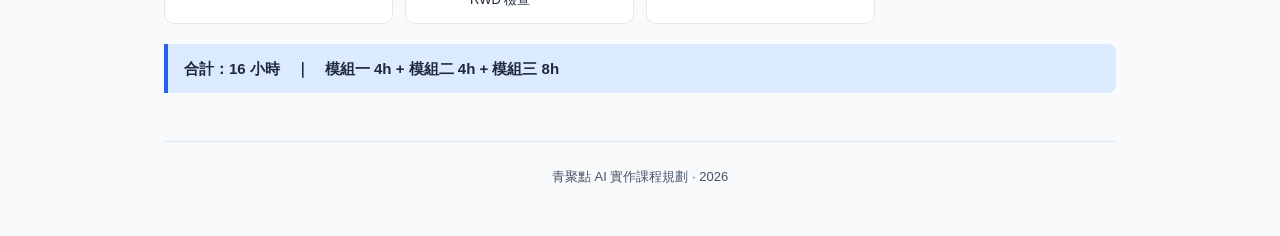
==== commit 8d1029ee: "update section 2 and 3, add mcp setting" ====
--- a/ai課程規劃.html
+++ b/ai課程規劃.html
@@ -337,7 +337,7 @@
     <div class="tnav-card mod2">
       <span class="num">4h</span>
       <div class="label">模組二</div>
-      <div class="sub">VSCode × Codex 前端開發</div>
+      <div class="sub">提案資料彙整 × 分析報告</div>
     </div>
     <div class="tnav-card mod3">
       <span class="num">8h</span>
@@ -501,8 +501,8 @@
   <div class="module-header m2" style="margin-top:48px;">
     <div class="mnum">02</div>
     <div class="minfo">
-      <h2>VSCode × Codex 前端開發</h2>
-      <p>對話策略 → 漸進式實作 → 資料清理與報告撰寫｜共 4 小時</p>
+      <h2>VSCode × Codex：提案資料彙整與分析報告撰寫</h2>
+      <p>介面操作 → 單案整理 → 多案比較 → Skill → 分析報告 → 成果網頁｜共 4 小時</p>
     </div>
   </div>
 
@@ -510,32 +510,46 @@
   <details class="session-card m2">
     <summary>
       <span class="session-num">第 4 節</span>
-      <span class="session-title">與模型對話的方式</span>
-      <span class="session-dur">1 小時</span>
-      <span class="chevron">▶</span>
-    </summary>
-    <div class="session-body">
-      <h3>對話心態建立</h3>
+      <span class="session-title">VSCode 與 Codex 基礎操作</span>
+      <span class="session-dur">45 分鐘</span>
+      <span class="chevron">▶</span>
+    </summary>
+    <div class="session-body">
+      <h3>工具介面認識</h3>
       <ul class="bullet">
-        <li>AI 是「可以討論的協作者」，不是搜尋引擎</li>
-        <li>不用第一次就說完整，可以漸進補充</li>
-        <li>錯了繼續說「修改剛才的…」，不需重新開始</li>
+        <li>VSCode 是什麼，和一般文件編輯器有什麼不同</li>
+        <li>檔案總管 Explorer、編輯區 Editor、搜尋 Search、終端機 Terminal 的基本認識</li>
+        <li>Codex 對話區的使用方式</li>
+        <li>如何開啟課程資料夾，指定檔案請 Codex 讀取</li>
+        <li>如何請 Codex 摘要、整理、輸出表格</li>
       </ul>
 
-      <h3>三層次對話策略</h3>
-      <div class="code-block"><span class="cm">── 層次1：直接描述 ──</span>
-<span class="str">「幫我寫一個有姓名和信箱欄位的 HTML 表單」</span>
-
-<span class="cm">── 層次2：加上限制條件 ──</span>
-<span class="str">「幫我寫一個 HTML 表單，有姓名和信箱欄位，
- 用藍色主題，送出按鈕在右下角」</span>
-
-<span class="cm">── 層次3：PSIO 完整 Prompt ──</span>
-<span class="str">「目的：建立一個課程查詢頁面。
- 步驟：先規劃 HTML 結構，再加入 CSS 樣式。
- 輸入：姓名輸入框、多行問題輸入框、送出按鈕。
- 輸出：完整可執行的單一 HTML 檔案，風格簡潔專業。」</span></div>
-      <div class="info-box teal">實作：學員用三種層次各寫一個 prompt，比較產出品質差異</div>
+      <h3>入門 Prompt 範例</h3>
+      <div class="code-block"><span class="str">「請讀取目前開啟的提案文件，幫我整理成摘要表。
+
+欄位包含：
+1. 提案單位
+2. 課程主題
+3. 服務對象
+4. 主要內容
+5. 預期成果
+6. 資料不足處
+7. 初步審查提醒
+
+請不要自行補充原文沒有的資料。
+如果資料缺漏，請標示『未提供』。」</span></div>
+      <h3>摘要表欄位設計</h3>
+      <table>
+        <tr><th>欄位</th><th>填寫原則</th></tr>
+        <tr><td>提案單位</td><td>只填原文有明確出現的單位或團隊名稱</td></tr>
+        <tr><td>課程主題</td><td>用一句話概括課程或活動主軸</td></tr>
+        <tr><td>服務對象</td><td>保留年齡、身分、地區等具體描述</td></tr>
+        <tr><td>主要內容</td><td>整理課程單元、活動流程或服務方式</td></tr>
+        <tr><td>預期成果</td><td>只列提案中明確承諾或描述的成果</td></tr>
+        <tr><td>資料不足處</td><td>標示「未提供」或「需補充」，不自行推測</td></tr>
+        <tr><td>初步審查提醒</td><td>指出需確認的風險、缺漏或追問事項</td></tr>
+      </table>
+      <div class="info-box teal">實作：開啟範例提案資料夾，請 Codex 讀取指定檔案並產出第一版摘要表</div>
     </div>
   </details>
 
@@ -543,50 +557,50 @@
   <details class="session-card m2">
     <summary>
       <span class="session-num">第 5 節</span>
-      <span class="session-title">漸進式前端實作系列</span>
-      <span class="session-dur">2 小時</span>
-      <span class="chevron">▶</span>
-    </summary>
-    <div class="session-body">
-      <p style="font-size:14px;margin-bottom:16px;">每個範例在前一個基礎上累加，聚焦在前端本身的能力，不串接後端。</p>
-      <table>
-        <tr><th>#</th><th>範例</th><th>目標</th><th>學習點</th><th>時間</th></tr>
-        <tr>
-          <td>1</td>
-          <td>靜態查詢頁面</td>
-          <td>姓名輸入 + 問題輸入 + 送出按鈕</td>
-          <td>看懂 HTML 結構，用 AI 調整樣式</td>
-          <td>20 分</td>
-        </tr>
-        <tr>
-          <td>2</td>
-          <td>表單驗證</td>
-          <td>空白提示、格式錯誤變紅框</td>
-          <td>「在剛才的基礎上加上…」追加功能</td>
-          <td>20 分</td>
-        </tr>
-        <tr>
-          <td>3</td>
-          <td>互動效果</td>
-          <td>課程類別下拉選單、勾選框篩選</td>
-          <td>用 AI 加入互動元素，不改既有結構</td>
-          <td>25 分</td>
-        </tr>
-        <tr>
-          <td>4</td>
-          <td>假資料展示</td>
-          <td>用 JS 陣列模擬課程清單，按類別顯示卡片</td>
-          <td>資料與畫面分離的概念，為後續串接做準備</td>
-          <td>25 分</td>
-        </tr>
-        <tr>
-          <td>5</td>
-          <td>UI 優化</td>
-          <td>RWD 手機版、卡片懸停效果、送出動畫</td>
-          <td>用 AI 做 UX 改善，一次描述多個需求</td>
-          <td>30 分</td>
-        </tr>
-      </table>
+      <span class="session-title">用 Codex 整理單案提案與成果資料</span>
+      <span class="session-dur">50 分鐘</span>
+      <span class="chevron">▶</span>
+    </summary>
+    <div class="session-body">
+      <p style="font-size:14px;margin-bottom:16px;">從一份提案或成果報告開始，練習把非結構化文字整理成可審查、可比較的單案資料卡。</p>
+      <table>
+        <tr><th>整理項目</th><th>說明</th></tr>
+        <tr><td>提案單位</td><td>提案或執行的組織、團隊、窗口</td></tr>
+        <tr><td>課程主題</td><td>課程或活動的核心方向</td></tr>
+        <tr><td>服務對象</td><td>目標學員、社群或受益族群</td></tr>
+        <tr><td>主要內容</td><td>課程安排、活動流程、執行方式</td></tr>
+        <tr><td>預期成果</td><td>提案中明確寫出的產出、改變或效益</td></tr>
+        <tr><td>資料不足處</td><td>原文未提供、說明模糊或需要追問的地方</td></tr>
+      </table>
+      <h3>單案資料卡 Prompt</h3>
+      <div class="code-block"><span class="str">「請讀取這份提案或成果報告，整理成一張單案資料卡。
+
+欄位包含：
+1. 案件名稱
+2. 提案單位
+3. 課程主題
+4. 服務對象
+5. 主要內容
+6. 執行方式
+7. 預期成果
+8. 已有成果或回饋
+9. 亮點
+10. 風險或資料不足處
+11. 需要追問的問題
+
+請只根據原文整理，不要自行補充。
+如果原文沒有提供，請填寫『未提供』。」</span></div>
+
+      <h3>單案資料卡欄位設計</h3>
+      <table>
+        <tr><th>欄位</th><th>用途</th></tr>
+        <tr><td>案件名稱</td><td>方便後續多案比較與引用</td></tr>
+        <tr><td>執行方式</td><td>區分講座、工作坊、陪伴、展演或線上活動</td></tr>
+        <tr><td>已有成果或回饋</td><td>整理成果報告中的數字、引言或觀察</td></tr>
+        <tr><td>亮點</td><td>保留可放入主管摘要的具體優勢</td></tr>
+        <tr><td>需要追問的問題</td><td>轉成後續審查或補件清單</td></tr>
+      </table>
+      <div class="info-box teal">實作：讀取一份提案或成果報告，萃取重點並產出「單案資料卡」，不補寫原文沒有的內容</div>
     </div>
   </details>
 
@@ -594,43 +608,202 @@
   <details class="session-card m2">
     <summary>
       <span class="session-num">第 6 節</span>
-      <span class="session-title">清理撰寫成果報告所需的資料</span>
-      <span class="session-dur">1 小時</span>
-      <span class="chevron">▶</span>
-    </summary>
-    <div class="session-body">
-      <h3>為什麼需要資料清理？</h3>
-      <p style="font-size:14px;margin-bottom:8px;">課程結束後通常會留下雜亂的原始資料：學員問答記錄、操作截圖說明、Google Sheets 的填答結果。這些資料需要先整理，AI 才能幫你產出有品質的報告。</p>
-
-      <h3>第一步：整理原始資料（25 分鐘）</h3>
-      <div class="code-block"><span class="cm">Prompt 範例：資料清洗</span>
-<span class="str">「以下是學員問答記錄，格式不一致。
- 請幫我：1. 移除重複的問題  2. 統一問題的句型為疑問句
- 3. 將問題依主題分類（操作類、觀念類、其他）
- 4. 輸出為表格格式（欄位：類別、問題、出現次數）」</span></div>
-      <h4>常見原始資料類型與清理重點</h4>
-      <table>
-        <tr><th>資料類型</th><th>常見問題</th><th>清理方向</th></tr>
-        <tr><td>問答記錄</td><td>重複、格式混亂、口語化</td><td>去重、分類、標準化語句</td></tr>
-        <tr><td>操作截圖說明</td><td>說明文字零散、缺少脈絡</td><td>統一格式：步驟編號＋說明</td></tr>
-        <tr><td>學員填答結果</td><td>空白欄位、中英混用</td><td>補全、統一語言、去除無效填答</td></tr>
-      </table>
-
-      <h3>第二步：萃取報告關鍵資訊（20 分鐘）</h3>
-      <div class="code-block"><span class="cm">Prompt 範例：資訊萃取</span>
-<span class="str">「根據以下清理後的問答記錄，幫我找出：
- 1. 學員最常問的前3個問題
- 2. 最多人卡關的操作步驟
- 3. 對課程最正面的回饋關鍵詞（列出前5個）
- 輸出格式：每項用標題 + 2句說明」</span></div>
-
-      <h3>第三步：確認資料完整性（15 分鐘）</h3>
+      <span class="session-title">多案比較與提案資料標準化</span>
+      <span class="session-dur">45 分鐘</span>
+      <span class="chevron">▶</span>
+    </summary>
+    <div class="session-body">
+      <h3>從單案到多案</h3>
+      <p style="font-size:14px;margin-bottom:8px;">提案受理者常面對多份格式不同的資料。這一節練習把多份資料整理成一致欄位，方便比較、彙整與回報。</p>
+
+      <h3>比較欄位設計</h3>
+      <table>
+        <tr><th>比較面向</th><th>觀察重點</th></tr>
+        <tr><td>服務對象</td><td>是否重複、是否涵蓋不同族群、是否與計畫目標一致</td></tr>
+        <tr><td>課程主題</td><td>主題分布、是否過度集中、是否有新興需求</td></tr>
+        <tr><td>資源需求</td><td>人力、場地、設備、預算是否合理</td></tr>
+        <tr><td>預期成果</td><td>成果是否具體、可追蹤、可回報</td></tr>
+        <tr><td>風險與缺漏</td><td>資料不足、執行風險、需補問事項</td></tr>
+      </table>
+
+      <h3>產出多案比較表</h3>
       <ul class="bullet">
-        <li>確認每個報告章節都有對應的素材（數字、範例、截圖清單）</li>
-        <li>缺少的部分用 AI 標記：「以下哪些欄位資料不足，需要補充？」</li>
-        <li>完成後：資料夾整理好，準備下一階段撰寫報告</li>
+        <li>將多份提案整理成一致欄位</li>
+        <li>比較不同提案的服務對象、課程主題、資源需求與預期成果</li>
+        <li>找出共同亮點、明顯差異與需注意風險</li>
+        <li>用「未提供」或「需補充」標示資料缺漏</li>
       </ul>
-      <div class="info-box teal">實作：學員用提供的範本原始資料，產出一份可直接用於報告的結構化素材包</div>
+      <h3>多案比較 Prompt</h3>
+      <div class="code-block"><span class="str">「請根據以下多份單案資料卡，整理成多案比較表。
+
+比較欄位包含：
+1. 案件名稱
+2. 提案單位
+3. 服務對象
+4. 課程主題
+5. 執行方式
+6. 資源需求
+7. 預期成果
+8. 主要亮點
+9. 主要風險
+10. 資料缺漏
+11. 建議追問事項
+
+請在表格後方補充：
+1. 共同亮點
+2. 主要差異
+3. 值得優先確認的風險
+
+請不要加入原資料沒有支持的判斷。」</span></div>
+
+      <h3>多案比較欄位設計</h3>
+      <table>
+        <tr><th>欄位</th><th>比較目的</th></tr>
+        <tr><td>服務對象</td><td>確認資源是否重複集中或有服務缺口</td></tr>
+        <tr><td>執行方式</td><td>比較各案操作難度與可複製性</td></tr>
+        <tr><td>資源需求</td><td>觀察人力、場地、設備與預算壓力</td></tr>
+        <tr><td>主要亮點</td><td>萃取可向上回報的成果與特色</td></tr>
+        <tr><td>建議追問事項</td><td>形成後續補件或訪談問題</td></tr>
+      </table>
+      <div class="info-box teal">實作：用 3 至 5 份範例提案產出多案比較表，作為後續分析報告的基礎</div>
+    </div>
+  </details>
+
+  <!-- 第7節 -->
+  <details class="session-card m2">
+    <summary>
+      <span class="session-num">第 7 節</span>
+      <span class="session-title">提案資料彙整 Skill 設計</span>
+      <span class="session-dur">40 分鐘</span>
+      <span class="chevron">▶</span>
+    </summary>
+    <div class="session-body">
+      <h3>從一次性 Prompt 到可重複 Skill</h3>
+      <div class="info-box teal">Prompt 是一次性指令；Skill 是可重複使用的工作流程說明。這一節把前面整理資料、比較多案、撰寫摘要的步驟收斂成一份提案資料彙整 Skill。</div>
+
+      <h3>提案資料彙整 Skill 欄位設計</h3>
+      <table>
+        <tr><th>欄位</th><th>內容</th></tr>
+        <tr><td>Skill 名稱</td><td>提案資料彙整與分析報告 Skill</td></tr>
+        <tr><td>使用時機</td><td>收到多份課程提案、成果資料或問卷回饋，需要整理成分析報告前使用</td></tr>
+        <tr><td>輸入資料</td><td>提案摘要、成果報告、問卷回饋、執行紀錄、訪談紀錄</td></tr>
+        <tr><td>固定流程</td><td>萃取單案資料、標示資料缺漏、整理亮點與風險、產出多案比較表、提出追問問題、撰寫主管摘要</td></tr>
+        <tr><td>輸出格式</td><td>單案資料卡、多案比較表、缺漏清單、提案彙整分析報告</td></tr>
+        <tr><td>品質規則</td><td>不補寫原文沒有的資料；推論需標示；資料不足需列入追問清單</td></tr>
+      </table>
+
+      <h3>Skill 草稿 Prompt</h3>
+      <div class="code-block"><span class="str">「請把我前面用來整理提案資料的流程，整理成一份可重複使用的 Skill 說明。
+
+Skill 需包含：
+1. Skill 名稱
+2. 使用時機
+3. 適合輸入的資料類型
+4. 固定工作流程
+5. 每一步要檢查的重點
+6. 輸出格式
+7. 品質規則
+8. 使用者可以直接貼上的範例指令
+
+請用清楚條列格式撰寫，讓下次遇到新的提案資料時可以直接套用。」</span></div>
+
+      <h3>Skill 範例指令</h3>
+      <div class="code-block"><span class="str">「請依照『提案資料彙整與分析報告 Skill』處理以下資料：
+
+1. 先整理單案資料卡
+2. 再產出多案比較表
+3. 標示資料缺漏與需追問事項
+4. 最後撰寫一份主管摘要
+
+請不要自行補充原文沒有的資訊。
+如果內容是推論，請明確標示。」</span></div>
+      <div class="info-box teal">實作：把前面使用過的 prompt 和欄位設計整理成一份可下次重複使用的 Skill 草稿</div>
+    </div>
+  </details>
+
+  <!-- 第8節 -->
+  <details class="session-card m2">
+    <summary>
+      <span class="session-num">第 8 節</span>
+      <span class="session-title">用 Codex 撰寫提案彙整分析報告</span>
+      <span class="session-dur">60 分鐘</span>
+      <span class="chevron">▶</span>
+    </summary>
+    <div class="session-body">
+      <h3>報告結構</h3>
+      <table>
+        <tr><th>章節</th><th>內容欄位</th></tr>
+        <tr><td>資料來源與整理範圍</td><td>資料筆數、資料類型、整理時間、限制說明</td></tr>
+        <tr><td>多案比較摘要</td><td>服務對象、課程主題、執行方式、預期成果的整體比較</td></tr>
+        <tr><td>主要發現</td><td>3 至 5 點有資料支持的觀察</td></tr>
+        <tr><td>亮點案例</td><td>具代表性的案件與可引用理由</td></tr>
+        <tr><td>資料缺漏與後續建議</td><td>缺漏欄位、需追問事項、後續補件建議</td></tr>
+        <tr><td>結論摘要</td><td>給主管快速閱讀的 150 至 250 字摘要</td></tr>
+      </table>
+
+      <h3>分析報告 Prompt</h3>
+      <div class="code-block"><span class="str">「請根據以下單案資料卡與多案比較表，撰寫一份提案彙整分析報告。
+
+報告章節包含：
+1. 資料來源與整理範圍
+2. 多案比較摘要
+3. 主要發現
+4. 亮點案例
+5. 資料缺漏與後續建議
+6. 結論摘要
+
+寫作要求：
+1. 語氣適合給主管或上級管理單位閱讀
+2. 主要發現需有資料依據
+3. 不要自行新增原資料沒有支持的結論
+4. 資料不足處請明確列出
+5. 結論摘要請控制在 150 至 250 字」</span></div>
+
+      <h3>檢查報告可信度</h3>
+      <div class="code-block"><span class="str">「請檢查這份提案彙整分析報告，標出哪些句子有明確資料根據，哪些句子可能是推論。
+如果有沒有根據的結論，請改寫成較保守的表述，或標示需要補充資料。」</span></div>
+      <div class="info-box teal">實作：根據單案資料卡與多案比較表，產出一份主管可閱讀的提案彙整分析報告初稿</div>
+    </div>
+  </details>
+
+  <!-- 第二階段作業 -->
+  <details class="session-card m2">
+    <summary>
+      <span class="session-num">作業</span>
+      <span class="session-title">把提案彙整分析報告轉成單頁成果展示網頁</span>
+      <span class="session-dur">課後</span>
+      <span class="chevron">▶</span>
+    </summary>
+    <div class="session-body">
+      <p style="font-size:14px;margin-bottom:12px;">請使用第二階段最後產出的「提案彙整分析報告」，透過 Codex 製作一個單頁 HTML 成果展示網頁。這份網頁不需要串接後端，只要把報告中的重點整理成清楚、可閱讀、適合向主管或合作單位說明的網頁。</p>
+
+      <h3>作業要求</h3>
+      <ul class="bullet">
+        <li>產出一個單一 HTML 檔案，並在 HTML 內包含 CSS</li>
+        <li>內容需包含：報告標題、提案資料整理範圍、多案比較摘要、主要發現、亮點案例、資料缺漏與後續建議、結論摘要</li>
+        <li>不要自行新增原報告沒有的結論</li>
+        <li>若資料不足，請標示「資料不足」或「需補充」</li>
+        <li>版面風格要清楚、簡潔、適合工作報告使用</li>
+      </ul>
+
+      <h3>作業 Prompt 範例</h3>
+      <div class="code-block"><span class="str">「請根據這份提案彙整分析報告，幫我製作一個單頁 HTML 成果展示網頁。
+
+網頁需要包含：
+1. 報告標題
+2. 提案資料整理範圍
+3. 多案比較摘要
+4. 主要發現
+5. 亮點案例
+6. 資料缺漏與後續建議
+7. 結論摘要
+
+請使用單一 HTML 檔案完成，並在 HTML 內包含 CSS。
+風格請簡潔、清楚，適合給主管或合作單位閱讀。
+請不要加入原報告沒有提到的內容。
+如果資料不足，請標示『資料不足』或『需補充』。」</span></div>
+
+      <div class="info-box teal">與第三階段銜接：這份單頁 HTML 成果展示網頁，會成為第三階段前端實作的起點。第三階段將在這個基礎上，學習如何檢查網頁畫面、測試互動、修正錯誤，並逐步整合成課程查詢 AI 助理的前端介面。</div>
     </div>
   </details>
 
@@ -642,25 +815,39 @@
     <div class="mnum">03</div>
     <div class="minfo">
       <h2>整合應用：課程查詢 AI 助理</h2>
-      <p>向量資料庫概念 → n8n 查詢工作流（Qdrant）→ 前端整合 → 部署上線｜共 8 小時</p>
+      <p>後端查詢工作流 4 小時 → 前端整合與 Chrome DevTools MCP 檢查 4 小時｜共 8 小時</p>
     </div>
   </div>
 
-  <!-- 系統架構 -->
+  <!-- 第三階段全覽 -->
   <details class="session-card m3" open>
     <summary>
-      <span class="session-num">系統架構</span>
-      <span class="session-title">完整資料流說明</span>
+      <span class="session-num">階段目標</span>
+      <span class="session-title">從資料查詢到前端檢查的完整流程</span>
       <span class="session-dur">全覽</span>
       <span class="chevron">▶</span>
     </summary>
     <div class="session-body">
+      <h3>第三階段目標</h3>
+      <table>
+        <tr><th>半天</th><th>目標</th><th>產出</th></tr>
+        <tr><td>第三階段 A｜4 小時</td><td>建立課程查詢 AI 助理的資料查詢流程</td><td>可接收問題、搜尋課程資料、回傳推薦結果的 n8n 工作流</td></tr>
+        <tr><td>第三階段 B｜4 小時</td><td>完成前端整合，並用 Chrome DevTools MCP 檢查真實瀏覽器畫面</td><td>可部署、可測試、可展示的課程查詢前端頁面</td></tr>
+      </table>
+
+      <h3>後端代理 Cloudflare Worker 概念</h3>
+      <p style="font-size:14px;margin-bottom:10px;">實務上，前端頁面通常不會直接把重要網址、金鑰或複雜判斷暴露給使用者。Cloudflare Worker 可以作為很薄的一層後端代理：前端把請求送到 Worker，Worker 再轉送到 n8n、API 或其他服務，並負責基本檢查、隱藏敏感資訊與處理跨網域限制。</p>
+      <div class="info-box amber">本課程不實作 Cloudflare Worker，只讓學員理解「前端頁面」和「真正後端服務」之間有時會需要一層代理。課堂實作仍以 HTML 前端直接串接 n8n Webhook 為主。</div>
+
+      <h3>完整資料流說明</h3>
       <div class="arch">
 <span class="label">使用者瀏覽器</span>
   <span class="note">輸入姓名 + 問題，按下送出</span>
          <span class="arrow">│  POST { name, question }</span>
          <span class="arrow">▼</span>
 <span class="node">[前端 HTML 頁面]</span>  <span class="note">← Codex 產生</span>
+         <span class="arrow">│</span>
+         <span class="arrow">├─ 可選概念：[Cloudflare Worker 後端代理]</span>
          <span class="arrow">│</span>
          <span class="arrow">▼</span>
 <span class="node">[n8n Webhook 節點]</span>
@@ -685,11 +872,11 @@
     </div>
   </details>
 
-  <!-- 第7節 -->
+  <!-- 第9節 -->
   <details class="session-card m3">
     <summary>
-      <span class="session-num">第 7 節</span>
-      <span class="session-title">向量資料庫概念介紹</span>
+      <span class="session-num">第 9 節</span>
+      <span class="session-title">第三階段 A 開始：課程資料與向量資料庫概念</span>
       <span class="session-dur">1 小時</span>
       <span class="chevron">▶</span>
     </summary>
@@ -726,12 +913,12 @@
     </div>
   </details>
 
-  <!-- 第8節 -->
+  <!-- 第10節 -->
   <details class="session-card m3">
     <summary>
-      <span class="session-num">第 8 節</span>
+      <span class="session-num">第 10 節</span>
       <span class="session-title">n8n 查詢工作流建立</span>
-      <span class="session-dur">2.5 小時</span>
+      <span class="session-dur">2 小時</span>
       <span class="chevron">▶</span>
     </summary>
     <div class="session-body">
@@ -745,7 +932,7 @@
       </ol>
       <div class="info-box amber">課程資料（約 20 筆）由講師預先準備，學員直接匯入即可，聚焦在流程理解</div>
 
-      <h3>第二步：主查詢工作流節點配置（1 小時）</h3>
+      <h3>第二步：主查詢工作流節點配置（60 分鐘）</h3>
       <table>
         <tr><th>節點</th><th>設定重點</th></tr>
         <tr><td>① Webhook</td><td>接收 { name, question }</td></tr>
@@ -764,7 +951,7 @@
              課程資料（來自 Qdrant 語意搜尋）：{context}
 <span class="kw">O</span> — Output   推薦 1-3 門課程，每門包含名稱和推薦說明（50字以內）</div>
 
-      <h3>第三步：錯誤處理補強（1 小時）</h3>
+      <h3>第三步：基本錯誤處理（30 分鐘）</h3>
       <ul class="bullet">
         <li>找不到相關課程時的 fallback 回覆（IF 節點判斷搜尋結果是否為空）</li>
         <li>使用者輸入為空時的早期攔截（在 Webhook 後加 IF 節點）</li>
@@ -774,12 +961,84 @@
     </div>
   </details>
 
-  <!-- 第9節 -->
+  <!-- 第11節 -->
   <details class="session-card m3">
     <summary>
-      <span class="session-num">第 9 節</span>
-      <span class="session-title">前端整合</span>
-      <span class="session-dur">1.5 小時</span>
+      <span class="session-num">第 11 節</span>
+      <span class="session-title">查詢回覆品質測試</span>
+      <span class="session-dur">1 小時</span>
+      <span class="chevron">▶</span>
+    </summary>
+    <div class="session-body">
+      <h3>測試情境設計</h3>
+      <table>
+        <tr><th>測試問題</th><th>觀察重點</th></tr>
+        <tr><td>我完全沒有程式基礎，適合哪門課？</td><td>是否能推薦初階課程並說明理由</td></tr>
+        <tr><td>有沒有適合青年社群經營的課？</td><td>是否能用語意搜尋找到相關主題</td></tr>
+        <tr><td>我想學咖啡烘焙</td><td>資料庫沒有相關課程時，是否能保守回覆</td></tr>
+        <tr><td>空白問題或亂碼</td><td>是否有基本錯誤處理與提醒</td></tr>
+      </table>
+
+      <h3>回覆品質調整 Prompt</h3>
+      <div class="code-block"><span class="str">「請根據以下測試問題與 AI 回覆，幫我檢查：
+1. 推薦是否有根據課程資料
+2. 回覆是否太籠統
+3. 是否有補充資料中沒有的內容
+4. 找不到合適課程時，回覆是否夠保守
+
+請提出 system prompt 的修正建議。」</span></div>
+      <ul class="bullet">
+        <li>用 n8n 執行記錄確認資料流正確</li>
+        <li>測試邊界：問非課程相關問題、問題超長</li>
+        <li>整理「可接受回答」與「需要修正回答」的差異</li>
+      </ul>
+    </div>
+  </details>
+
+  <!-- 第12節 -->
+  <details class="session-card m3">
+    <summary>
+      <span class="session-num">第 12 節</span>
+      <span class="session-title">第三階段 B 開始：MCP 概念與 Chrome DevTools MCP 設定</span>
+      <span class="session-dur">1 小時</span>
+      <span class="chevron">▶</span>
+    </summary>
+    <div class="session-body">
+      <h3>MCP 是什麼</h3>
+      <p style="font-size:14px;margin-bottom:10px;">MCP 可以理解成 AI 助理與外部工具之間的標準接口。前面 Codex 主要讀取檔案與修改程式；加入 Chrome DevTools MCP 後，Codex 可以透過真實 Chrome 瀏覽器協助檢查畫面、Console、Network、截圖與互動狀態。</p>
+
+      <h3>Node.js 與 npm 檢查</h3>
+      <table>
+        <tr><th>步驟</th><th>說明</th></tr>
+        <tr><td>檢查 Node.js</td><td>在 VS Code Terminal 輸入 <code>node -v</code>，若出現版本號代表已安裝</td></tr>
+        <tr><td>檢查 npm</td><td>在 VS Code Terminal 輸入 <code>npm -v</code>，若出現版本號代表可使用 npm 套件</td></tr>
+        <tr><td>Windows 未安裝</td><td>到 Node.js 官方網站下載 LTS 版安裝檔，安裝時保留預設選項，完成後重新啟動 VS Code</td></tr>
+        <tr><td>macOS 未安裝</td><td>到 Node.js 官方網站下載 LTS 版安裝檔，或使用 Homebrew 安裝 Node.js，完成後重新啟動 VS Code</td></tr>
+        <tr><td>仍找不到指令</td><td>關閉並重開 VS Code 與 Terminal；若仍失敗，檢查 Node.js 是否加入系統 PATH</td></tr>
+      </table>
+
+      <h3>用 Codex VSCode Extension 加入 Chrome DevTools MCP</h3>
+      <ol class="step-list amber">
+        <li>開啟 VS Code，確認已安裝並登入 Codex VSCode Extension</li>
+        <li>開啟 Codex 側邊欄，進入設定或工具設定區，找到 MCP Servers / Tools 相關入口</li>
+        <li>選擇新增 MCP server，類型選擇本機指令、stdio 或 command server</li>
+        <li>Server name 填入 <code>chrome-devtools</code></li>
+        <li>Command 填入 <code>npx</code></li>
+        <li>Arguments 依序新增兩個值：<code>-y</code>、<code>chrome-devtools-mcp</code></li>
+        <li>儲存設定，回到 Codex 側邊欄重新整理工具清單；必要時重新啟動 VS Code</li>
+        <li>確認 Codex 工具清單中出現 Chrome DevTools 相關能力，例如開啟頁面、截圖、Console、Network 或 Lighthouse</li>
+        <li>請 Codex 測試：「請開啟目前的 HTML 頁面，幫我檢查 Console 是否有錯誤，並截圖確認畫面是否正常。」</li>
+      </ol>
+      <div class="info-box amber">課堂以 Codex VSCode Extension 的視窗介面操作為主：在 Codex 的 MCP / Tools 設定中新增 server，填入 name、command、arguments，不使用命令列加入設定。</div>
+    </div>
+  </details>
+
+  <!-- 第13節 -->
+  <details class="session-card m3">
+    <summary>
+      <span class="session-num">第 13 節</span>
+      <span class="session-title">前端頁面整合與瀏覽器檢查</span>
+      <span class="session-dur">1 小時</span>
       <span class="chevron">▶</span>
     </summary>
     <div class="session-body">
@@ -797,32 +1056,54 @@
 <span class="cm">Prompt 4：視覺優化</span>
 <span class="str">「整體風格參考教育機構網站，主色藍色，卡片有陰影，RWD 支援手機」</span></div>
 
+      <h3>Chrome DevTools MCP 檢查任務</h3>
+      <ul class="bullet">
+        <li>開啟第二階段作業 HTML，檢查桌機與手機版畫面</li>
+        <li>開啟第三階段課程查詢頁面，確認表單與回覆區塊是否正常</li>
+        <li>查看 Console 是否有錯誤，確認按鈕與表單互動是否正常</li>
+        <li>用截圖或 Lighthouse 結果請 Codex 提出修正建議</li>
+      </ul>
+    </div>
+  </details>
+
+  <!-- 第14節 -->
+  <details class="session-card m3">
+    <summary>
+      <span class="session-num">第 14 節</span>
+      <span class="session-title">互動測試、錯誤修正與 RWD 檢查</span>
+      <span class="session-dur">1 小時</span>
+      <span class="chevron">▶</span>
+    </summary>
+    <div class="session-body">
       <h3>前後端串接測試</h3>
       <ul class="bullet">
         <li>用 n8n 執行記錄確認資料流正確</li>
-        <li>測試邊界：問非課程相關問題、問題超長</li>
-        <li>用 Codex 修正實際遇到的 CORS 等問題</li>
+        <li>用 Chrome DevTools MCP 檢查 Network request 是否成功送出</li>
+        <li>測試邊界：問非課程相關問題、問題超長、空白送出</li>
+        <li>用 Codex 修正實際遇到的 CORS、JSON 解析或畫面更新問題</li>
       </ul>
-    </div>
-  </details>
-
-  <!-- 第10節 -->
+
+      <h3>檢查 Prompt 範例</h3>
+      <div class="code-block"><span class="str">「請用瀏覽器檢查這個頁面：
+1. 手機版是否可讀
+2. 表單送出後是否有 loading 狀態
+3. Console 是否有錯誤
+4. Network request 是否成功
+5. 回傳資料是否正確顯示在畫面上
+
+請列出問題，並直接修正 HTML、CSS 或 JavaScript。」</span></div>
+    </div>
+  </details>
+
+  <!-- 第15節 -->
   <details class="session-card m3">
     <summary>
-      <span class="session-num">第 10 節</span>
-      <span class="session-title">功能優化與部署上線</span>
-      <span class="session-dur">1.5 小時</span>
-      <span class="chevron">▶</span>
-    </summary>
-    <div class="session-body">
-      <h3>進階功能選項</h3>
-      <table>
-        <tr><th>功能</th><th>實作方式</th></tr>
-        <tr><td>對話記憶</td><td>n8n 加入 Memory 節點，記住同一使用者上下文</td></tr>
-        <tr><td>回覆評分</td><td>頁面加上 👍👎，記錄到 Google Sheets</td></tr>
-        <tr><td>查詢記錄</td><td>每次問答同步寫入 Google Sheets</td></tr>
-      </table>
-
+      <span class="session-num">第 15 節</span>
+      <span class="session-title">部署與成果展示</span>
+      <span class="session-dur">1 小時</span>
+      <span class="chevron">▶</span>
+    </summary>
+    <div class="session-body">
       <h3>GitHub Pages 免費部署</h3>
       <ol class="step-list amber">
         <li>建立 GitHub 帳號</li>
@@ -830,45 +1111,14 @@
         <li>Settings → Pages → 選擇 main branch 啟用</li>
         <li>取得公開網址，在真實環境測試完整流程</li>
       </ol>
-    </div>
-  </details>
-
-  <!-- 第11節 -->
-  <details class="session-card m3">
-    <summary>
-      <span class="session-num">第 11 節</span>
-      <span class="session-title">成果展示與課程回顧</span>
-      <span class="session-dur">1 小時</span>
-      <span class="chevron">▶</span>
-    </summary>
-    <div class="session-body">
-      <h3>成果展示（30 分鐘）</h3>
-      <p style="font-size:14px;margin-bottom:10px;">每位學員輪流展示，其他人可以實際使用查詢系統並提問。</p>
+
+      <h3>成果展示與回顧</h3>
       <ul class="bullet">
         <li>開啟 GitHub Pages 網址，現場示範查詢流程</li>
         <li>展示 n8n 工作流畫布（截圖或直接開啟）</li>
         <li>分享一個「最有用的 prompt 技巧」或「踩過的最大坑」</li>
       </ul>
-
-      <h3>課程回顧（15 分鐘）</h3>
-      <table>
-        <tr><th>學到什麼</th><th>可以做什麼</th></tr>
-        <tr><td>PSIO 框架</td><td>寫出有結構的 prompt，減少 AI 回錯</td></tr>
-        <tr><td>n8n 工作流</td><td>不寫程式也能串接多個服務</td></tr>
-        <tr><td>向量搜尋</td><td>讓系統理解「意思」而不只是關鍵字</td></tr>
-        <tr><td>Codex 前端</td><td>用 AI 產生並修改網頁，快速驗證想法</td></tr>
-      </table>
-
-      <h3>延伸應用方向（15 分鐘）</h3>
-      <div class="tag-list">
-        <span class="tag-pill">產品目錄查詢</span>
-        <span class="tag-pill">公司 FAQ 機器人</span>
-        <span class="tag-pill">LINE Bot 前端介面</span>
-        <span class="tag-pill">問卷自動整理</span>
-        <span class="tag-pill">客戶詢價 → 報價單</span>
-        <span class="tag-pill">內部知識庫查詢</span>
-      </div>
-      <div class="info-box teal" style="margin-top:14px;">課後資源：n8n 官方範本庫、Qdrant 文件、OpenAI Cookbook — 三個最值得書籤的學習來源</div>
+      <div class="info-box teal" style="margin-top:14px;">課後資源：n8n 官方範本庫、Qdrant 文件、Chrome DevTools MCP 文件、OpenAI Cookbook</div>
     </div>
   </details>
 
@@ -880,14 +1130,18 @@
       <div class="summary-item"><div class="si-num">1h</div><div class="si-text"><strong>第1節</strong>AI 觀念、LLM/Agent、PSIO、Prompt 規範</div></div>
       <div class="summary-item"><div class="si-num">1.5h</div><div class="si-text"><strong>第2節</strong>n8n 介面與 Chat Trigger 工作流</div></div>
       <div class="summary-item"><div class="si-num">1.5h</div><div class="si-text"><strong>第3節</strong>Google 憑證申請</div></div>
-      <div class="summary-item"><div class="si-num">1h</div><div class="si-text"><strong>第4節</strong>與模型對話策略</div></div>
-      <div class="summary-item"><div class="si-num">2h</div><div class="si-text"><strong>第5節</strong>漸進式前端實作</div></div>
-      <div class="summary-item"><div class="si-num">1h</div><div class="si-text"><strong>第6節</strong>清理報告所需資料</div></div>
-      <div class="summary-item"><div class="si-num">1h</div><div class="si-text"><strong>第7節</strong>向量資料庫概念介紹</div></div>
-      <div class="summary-item"><div class="si-num">2.5h</div><div class="si-text"><strong>第8節</strong>n8n 查詢工作流（Qdrant）</div></div>
-      <div class="summary-item"><div class="si-num">1.5h</div><div class="si-text"><strong>第9節</strong>前端整合</div></div>
-      <div class="summary-item"><div class="si-num">1.5h</div><div class="si-text"><strong>第10節</strong>優化與部署</div></div>
-      <div class="summary-item"><div class="si-num">1h</div><div class="si-text"><strong>第11節</strong>成果展示與課程回顧</div></div>
+      <div class="summary-item"><div class="si-num">45m</div><div class="si-text"><strong>第4節</strong>VSCode 與 Codex 基礎操作</div></div>
+      <div class="summary-item"><div class="si-num">50m</div><div class="si-text"><strong>第5節</strong>單案提案與成果資料整理</div></div>
+      <div class="summary-item"><div class="si-num">45m</div><div class="si-text"><strong>第6節</strong>多案比較與欄位標準化</div></div>
+      <div class="summary-item"><div class="si-num">40m</div><div class="si-text"><strong>第7節</strong>提案資料彙整 Skill 設計</div></div>
+      <div class="summary-item"><div class="si-num">60m</div><div class="si-text"><strong>第8節</strong>提案彙整分析報告撰寫</div></div>
+      <div class="summary-item"><div class="si-num">1h</div><div class="si-text"><strong>第9節</strong>課程資料與向量資料庫概念</div></div>
+      <div class="summary-item"><div class="si-num">2h</div><div class="si-text"><strong>第10節</strong>n8n 查詢工作流（Qdrant）</div></div>
+      <div class="summary-item"><div class="si-num">1h</div><div class="si-text"><strong>第11節</strong>查詢回覆品質測試</div></div>
+      <div class="summary-item"><div class="si-num">1h</div><div class="si-text"><strong>第12節</strong>MCP 概念與 Chrome DevTools MCP 設定</div></div>
+      <div class="summary-item"><div class="si-num">1h</div><div class="si-text"><strong>第13節</strong>前端整合與瀏覽器檢查</div></div>
+      <div class="summary-item"><div class="si-num">1h</div><div class="si-text"><strong>第14節</strong>互動測試、錯誤修正與 RWD 檢查</div></div>
+      <div class="summary-item"><div class="si-num">1h</div><div class="si-text"><strong>第15節</strong>部署與成果展示</div></div>
     </div>
     <div class="info-box" style="margin-top:20px;font-size:15px;font-weight:600;">
       合計：16 小時　｜　模組一 4h + 模組二 4h + 模組三 8h
